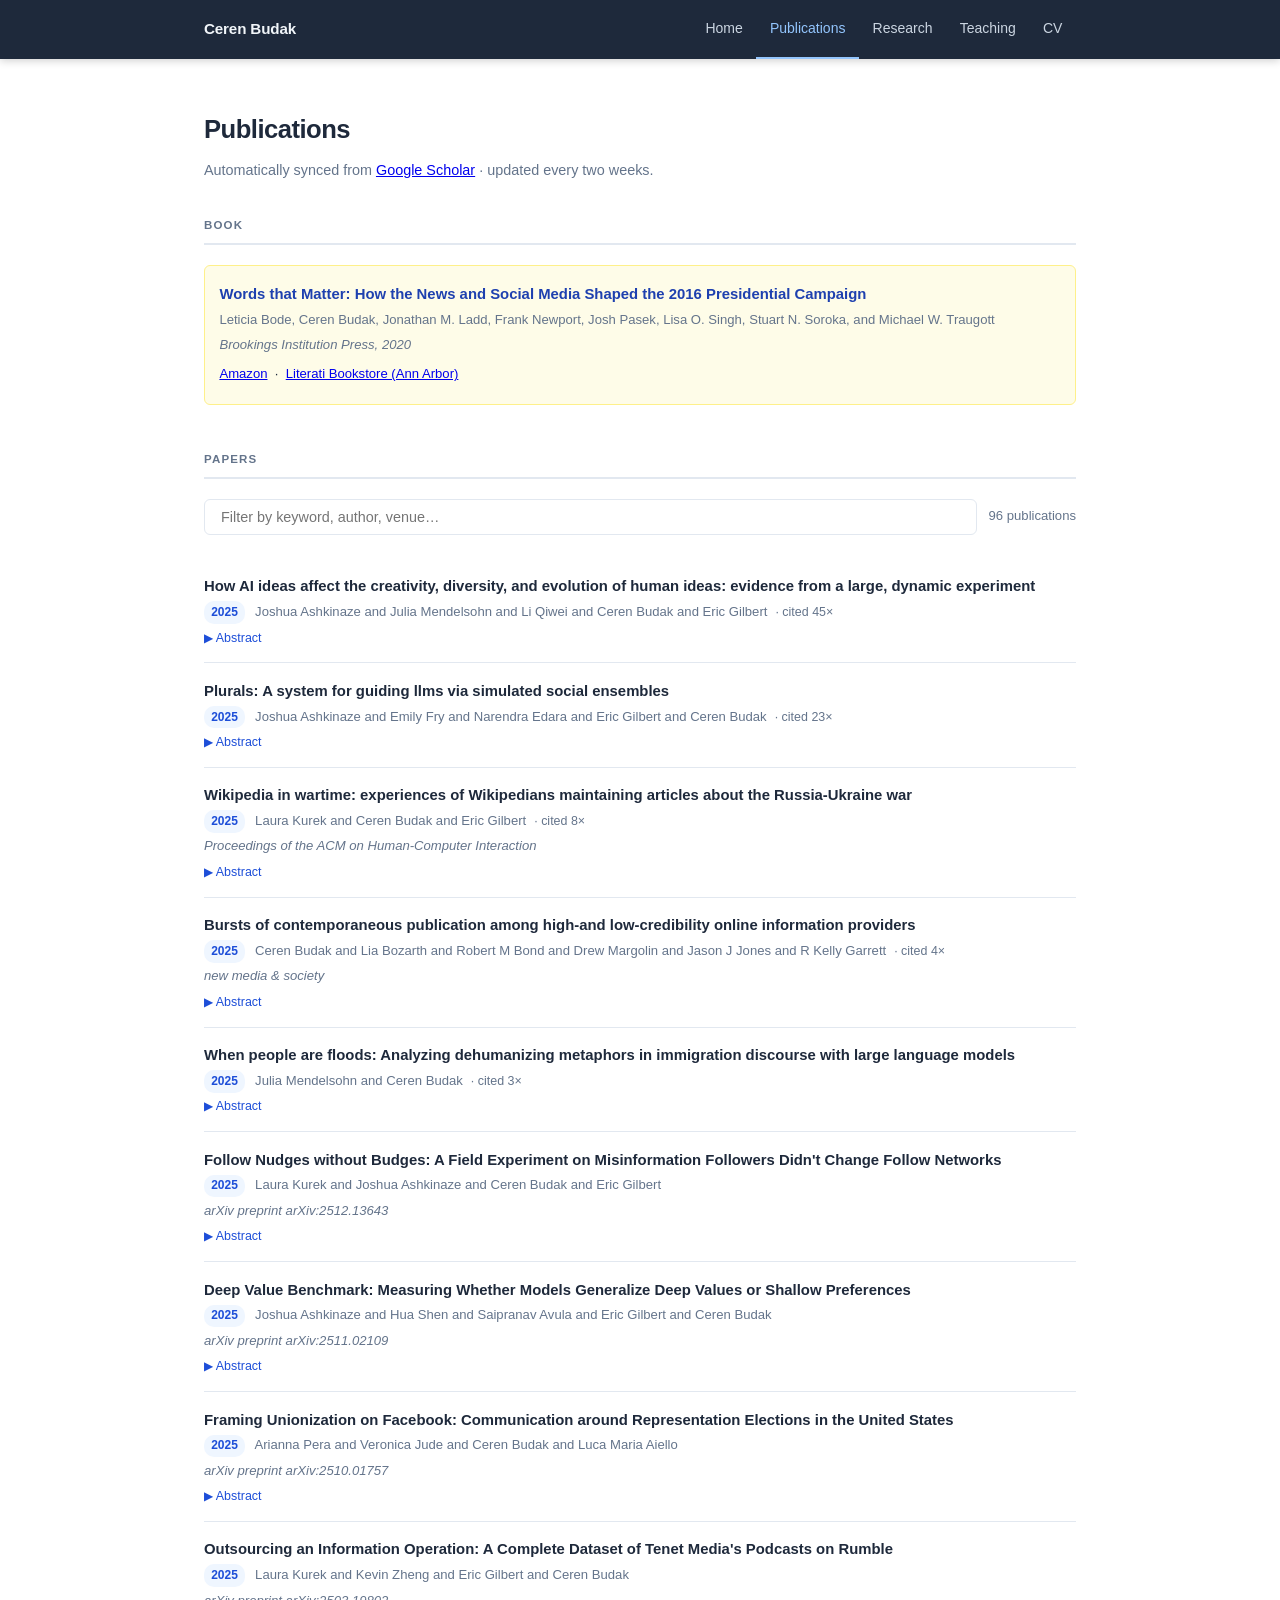
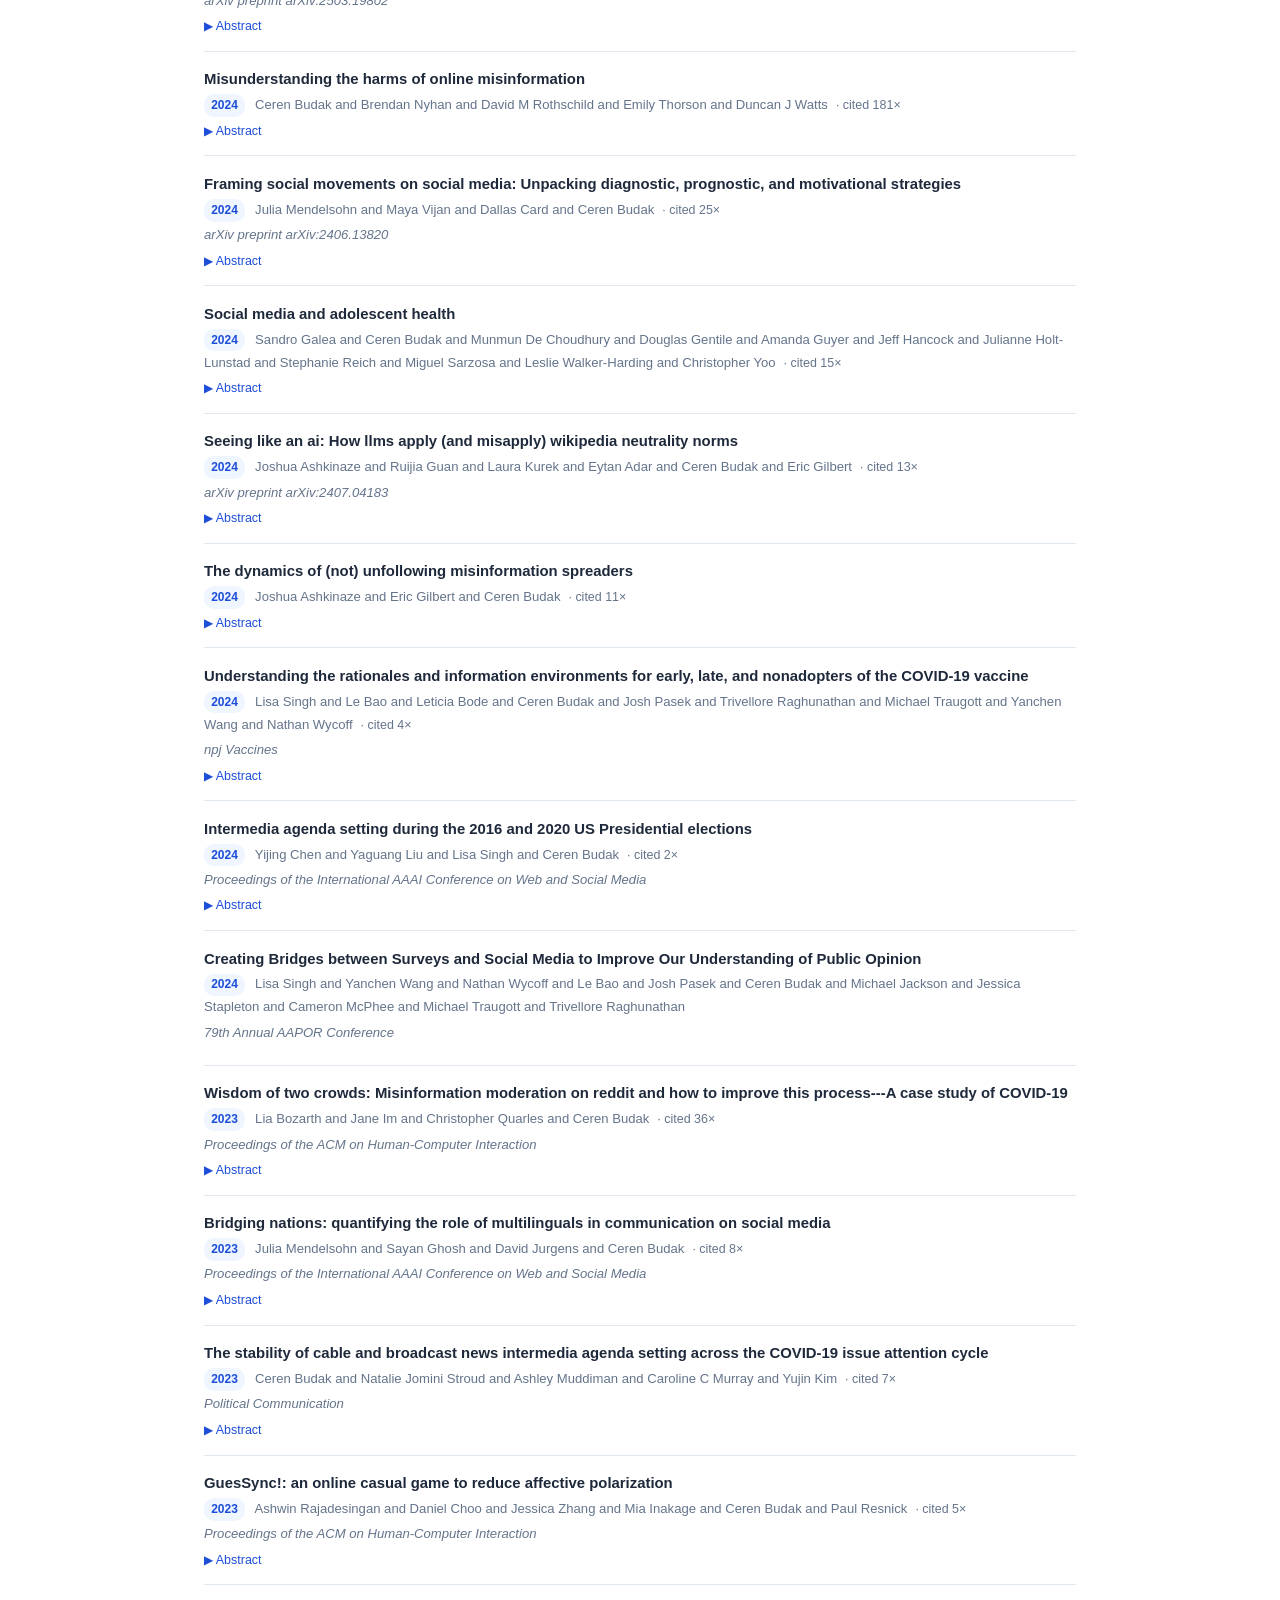
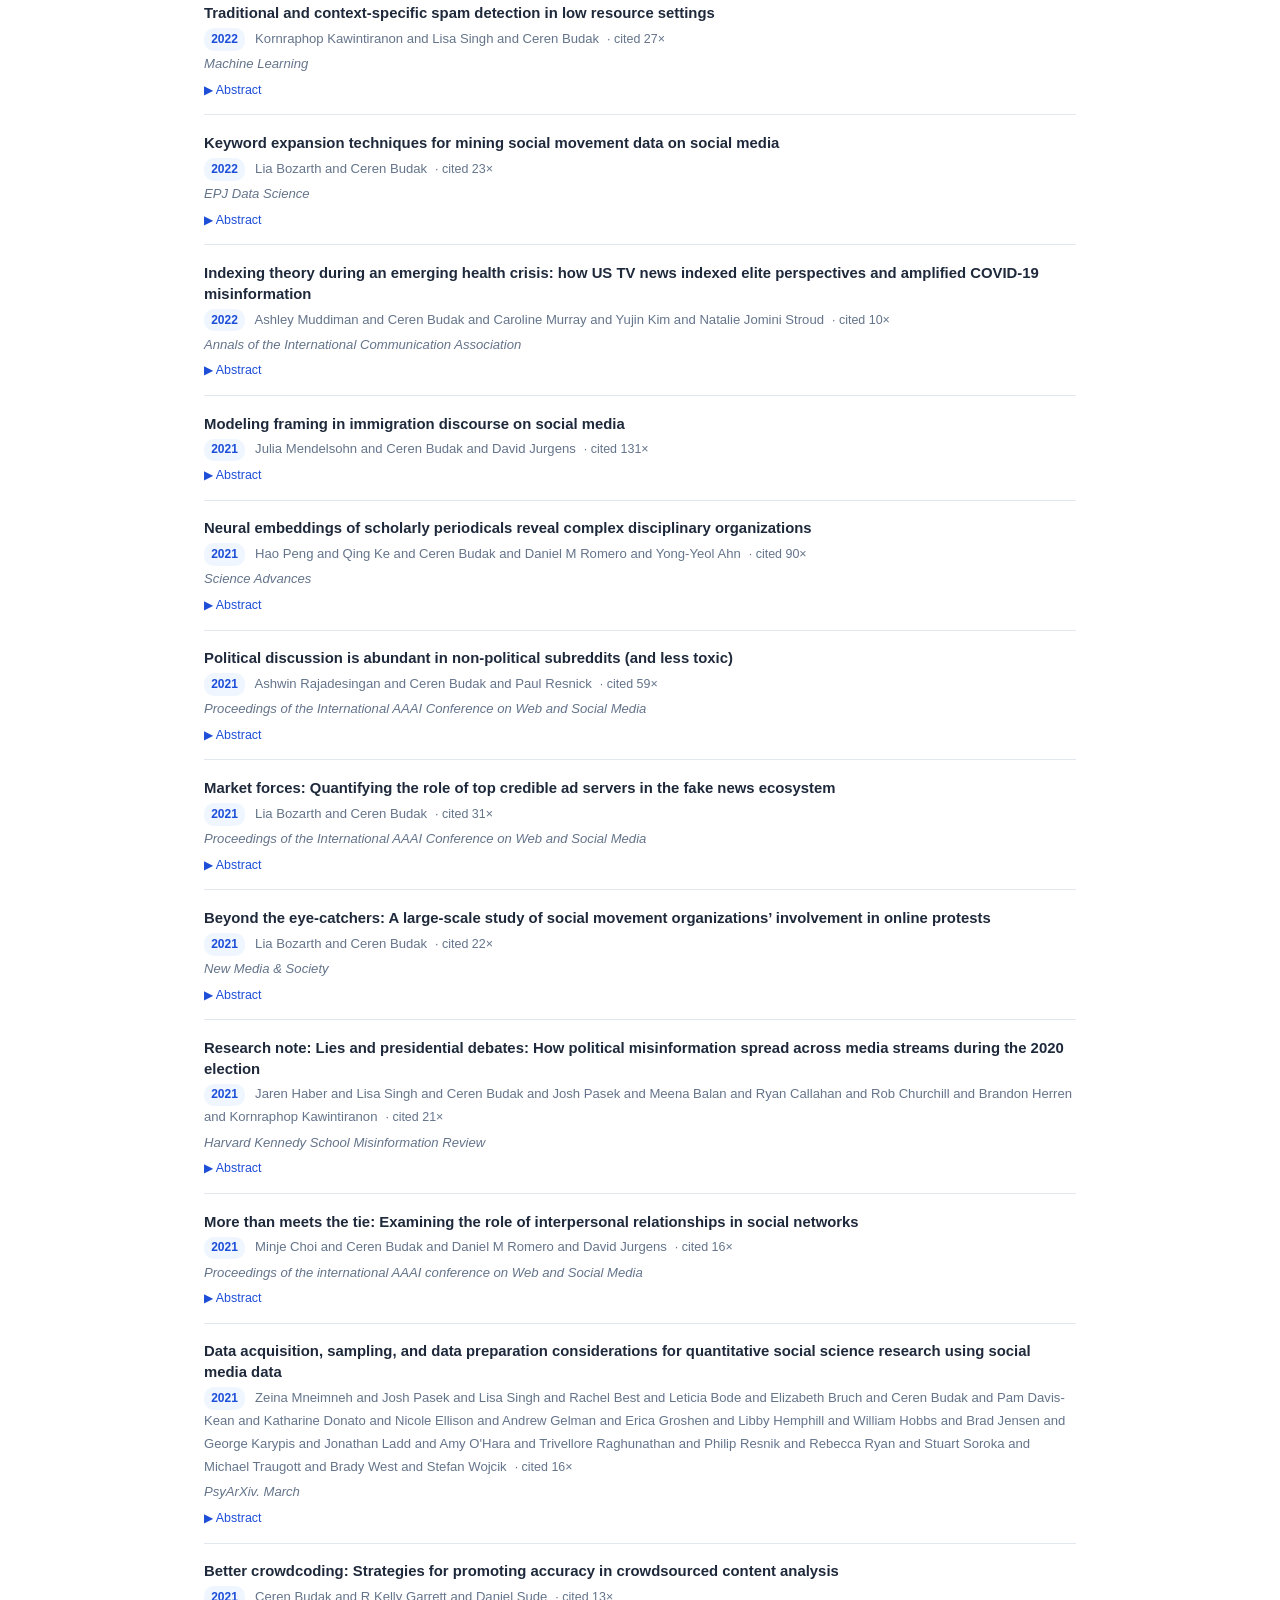
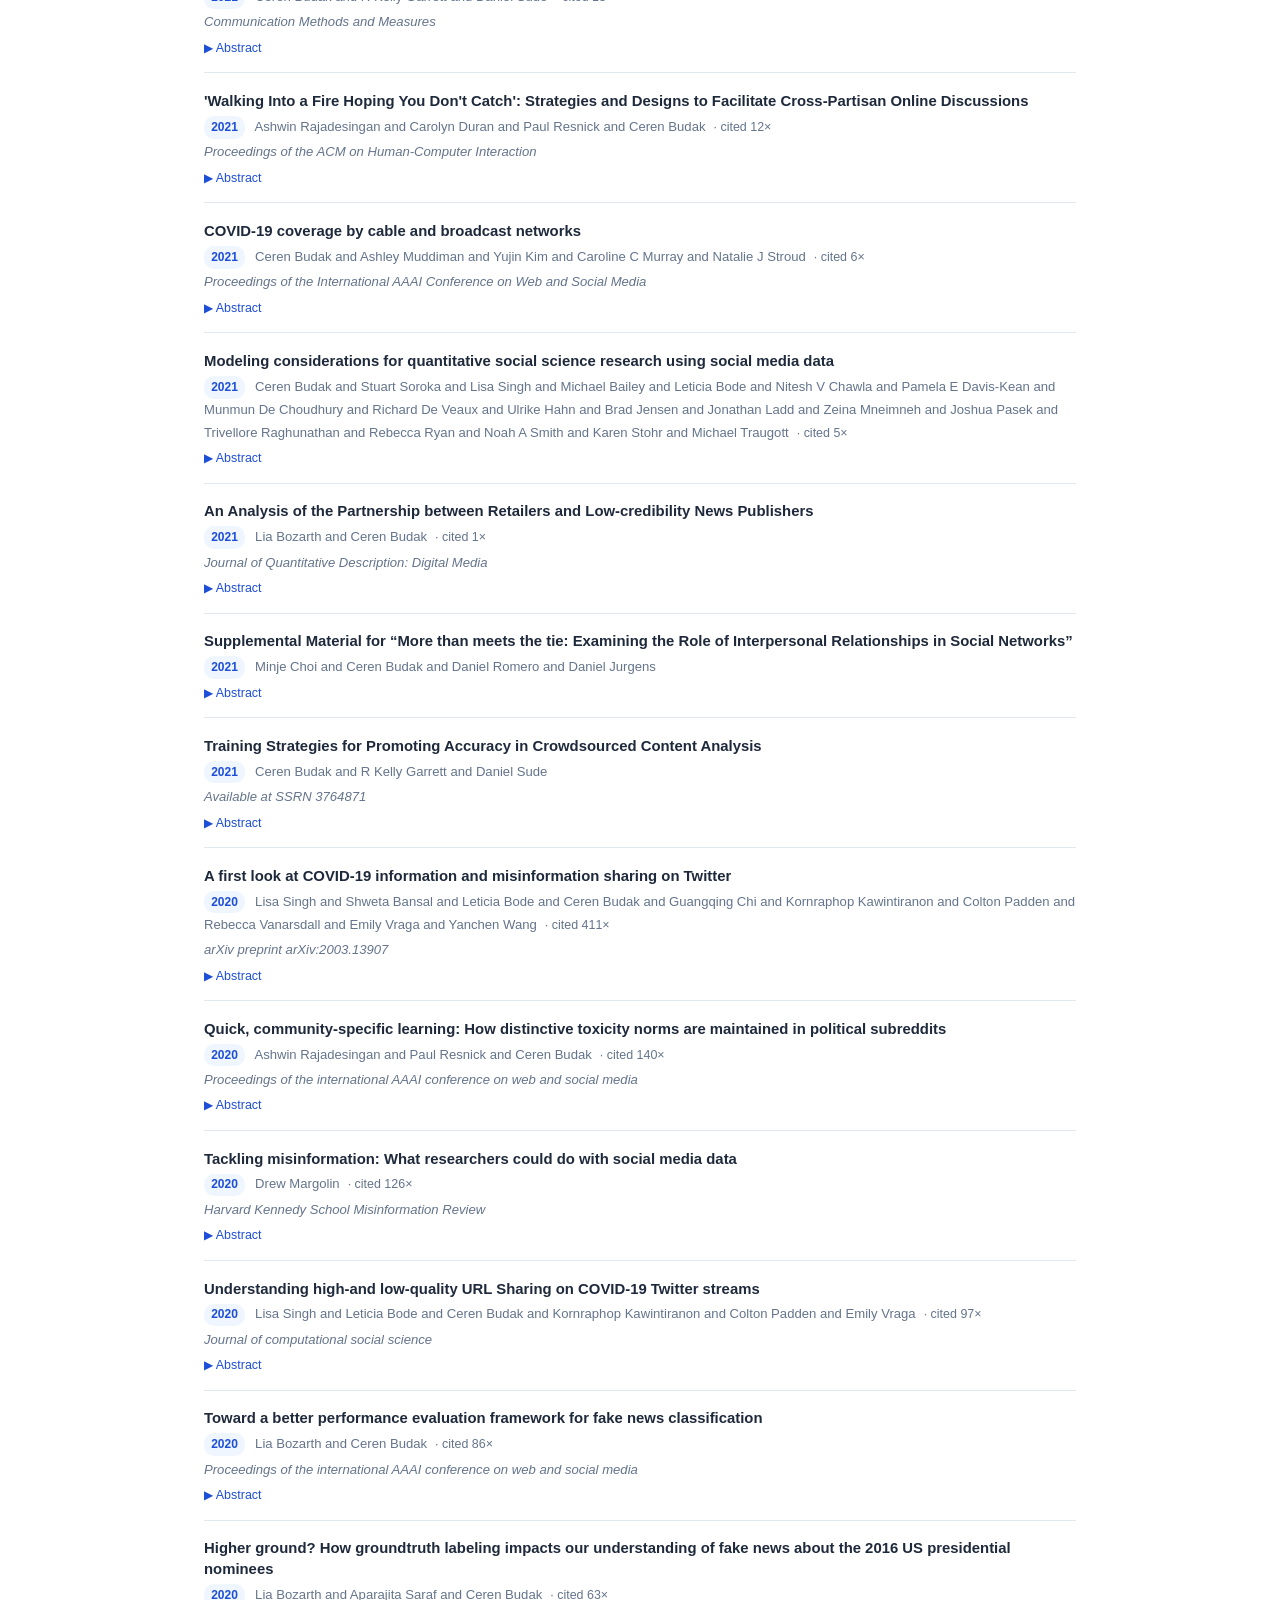
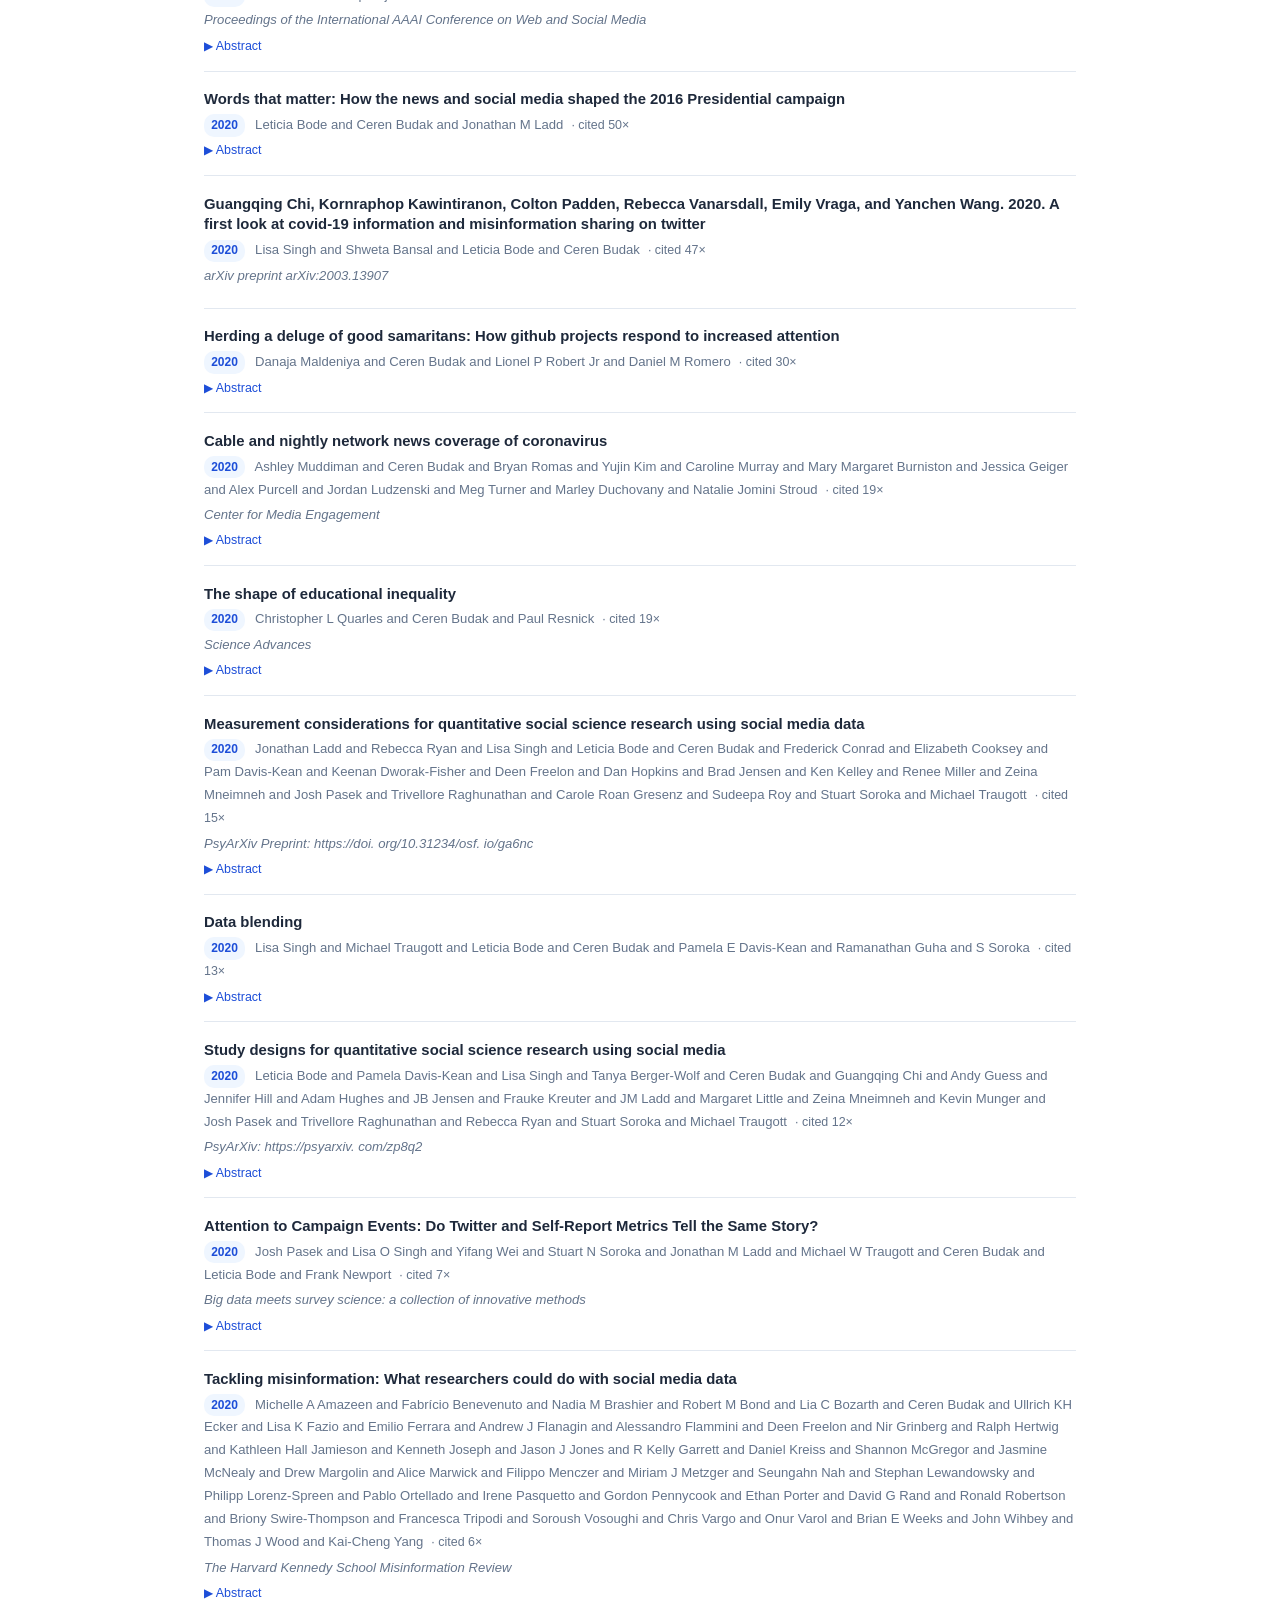
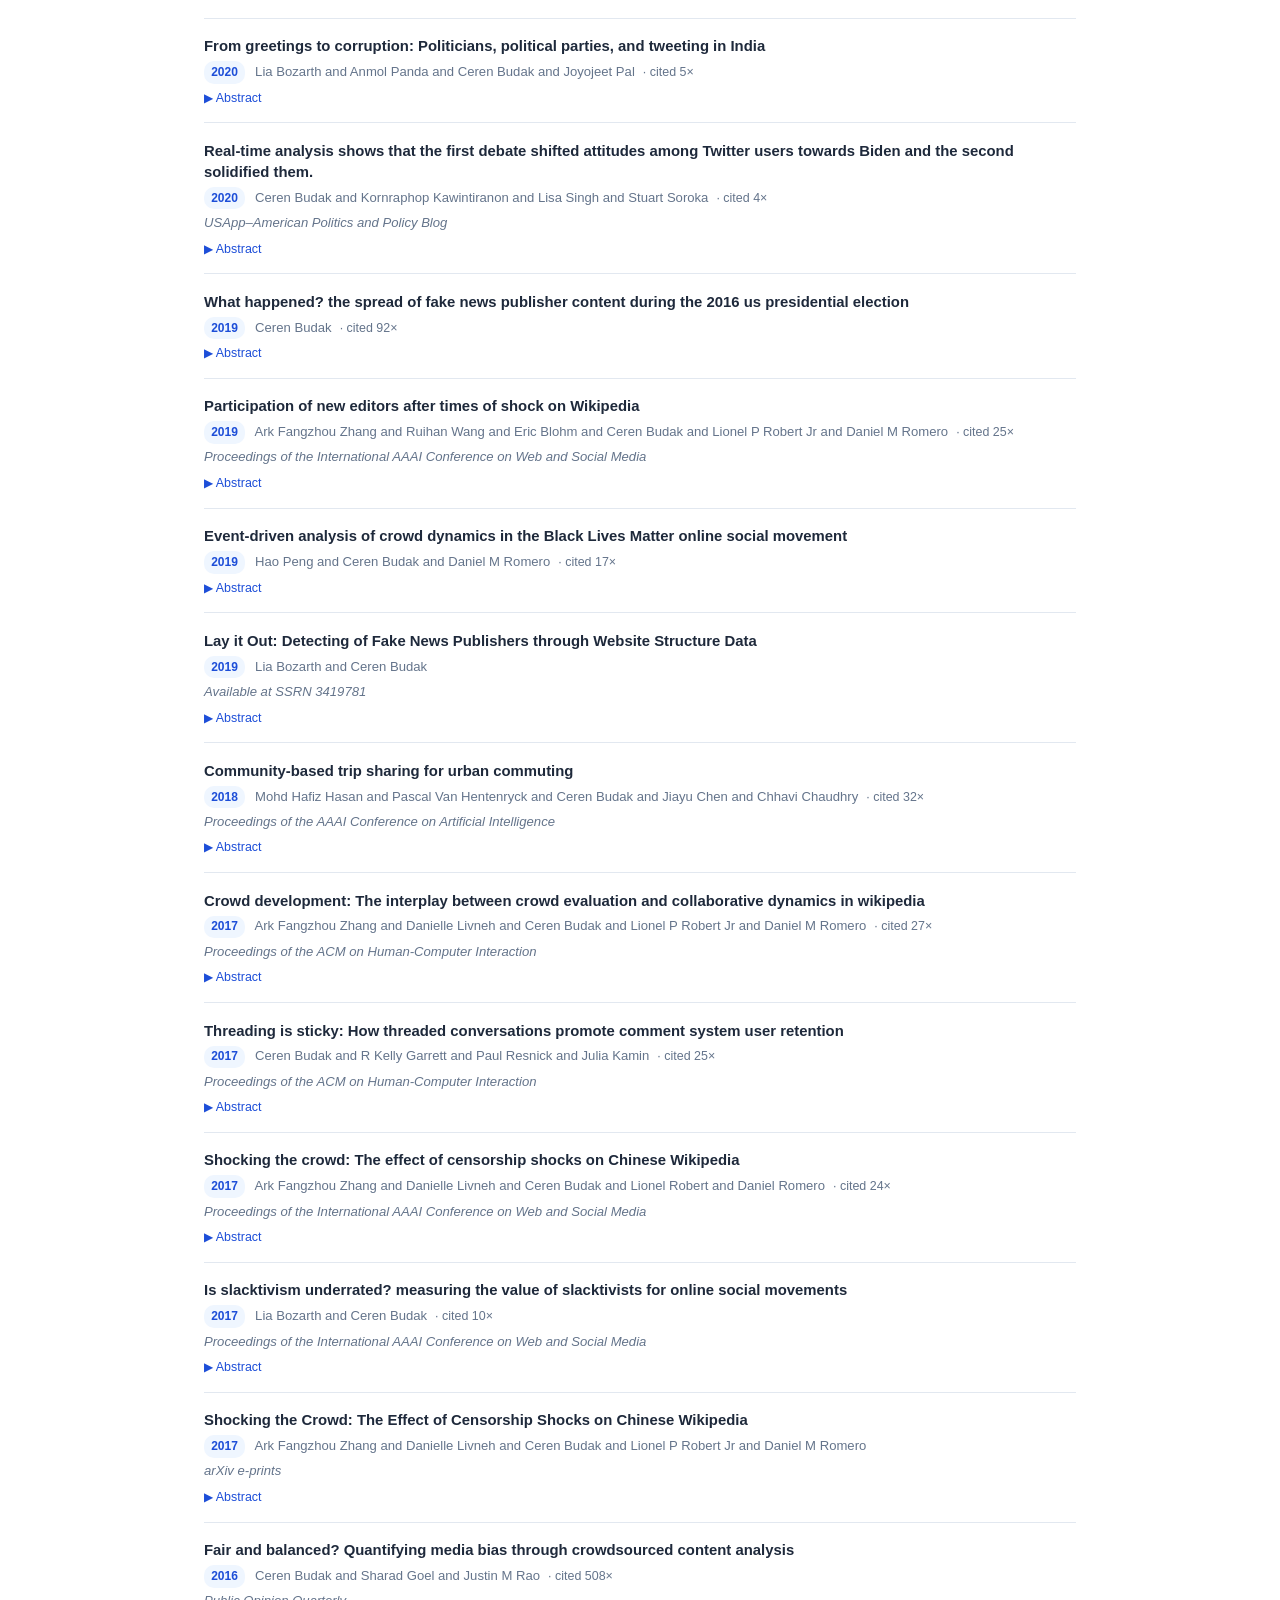
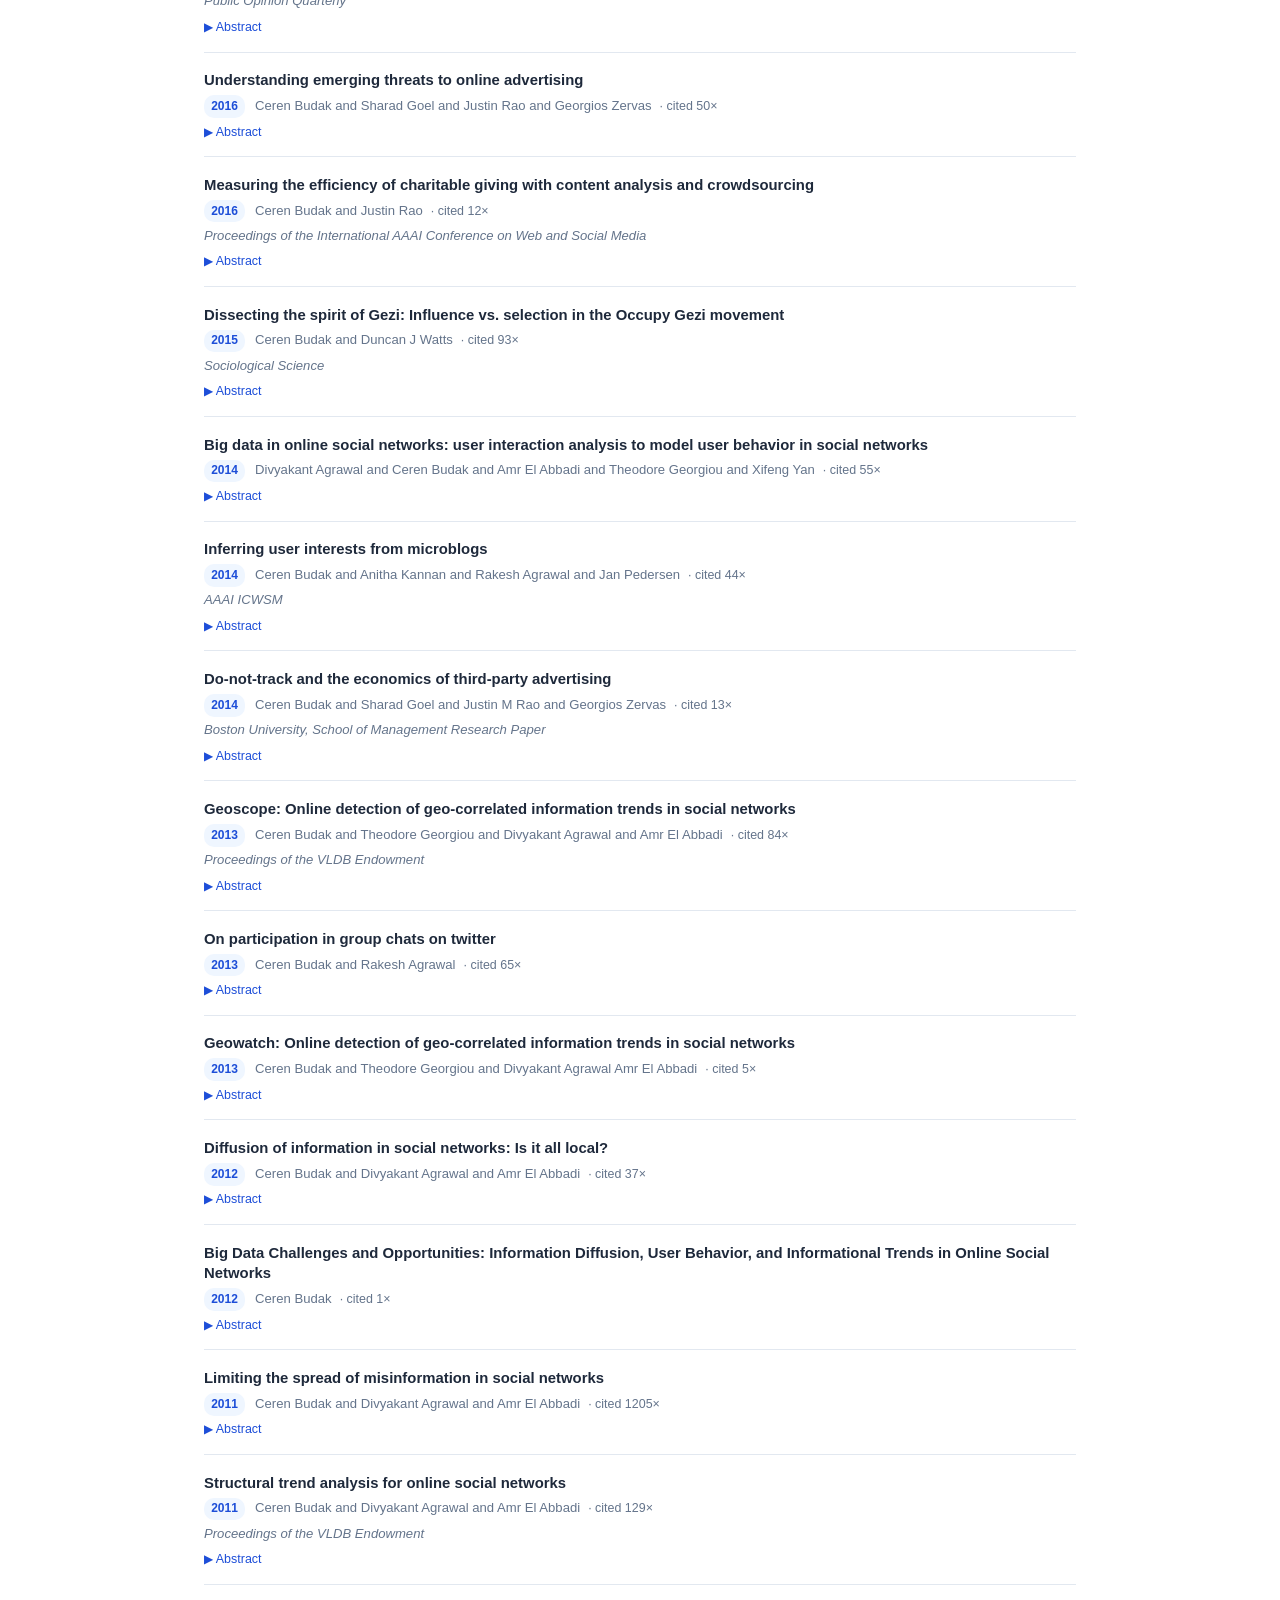
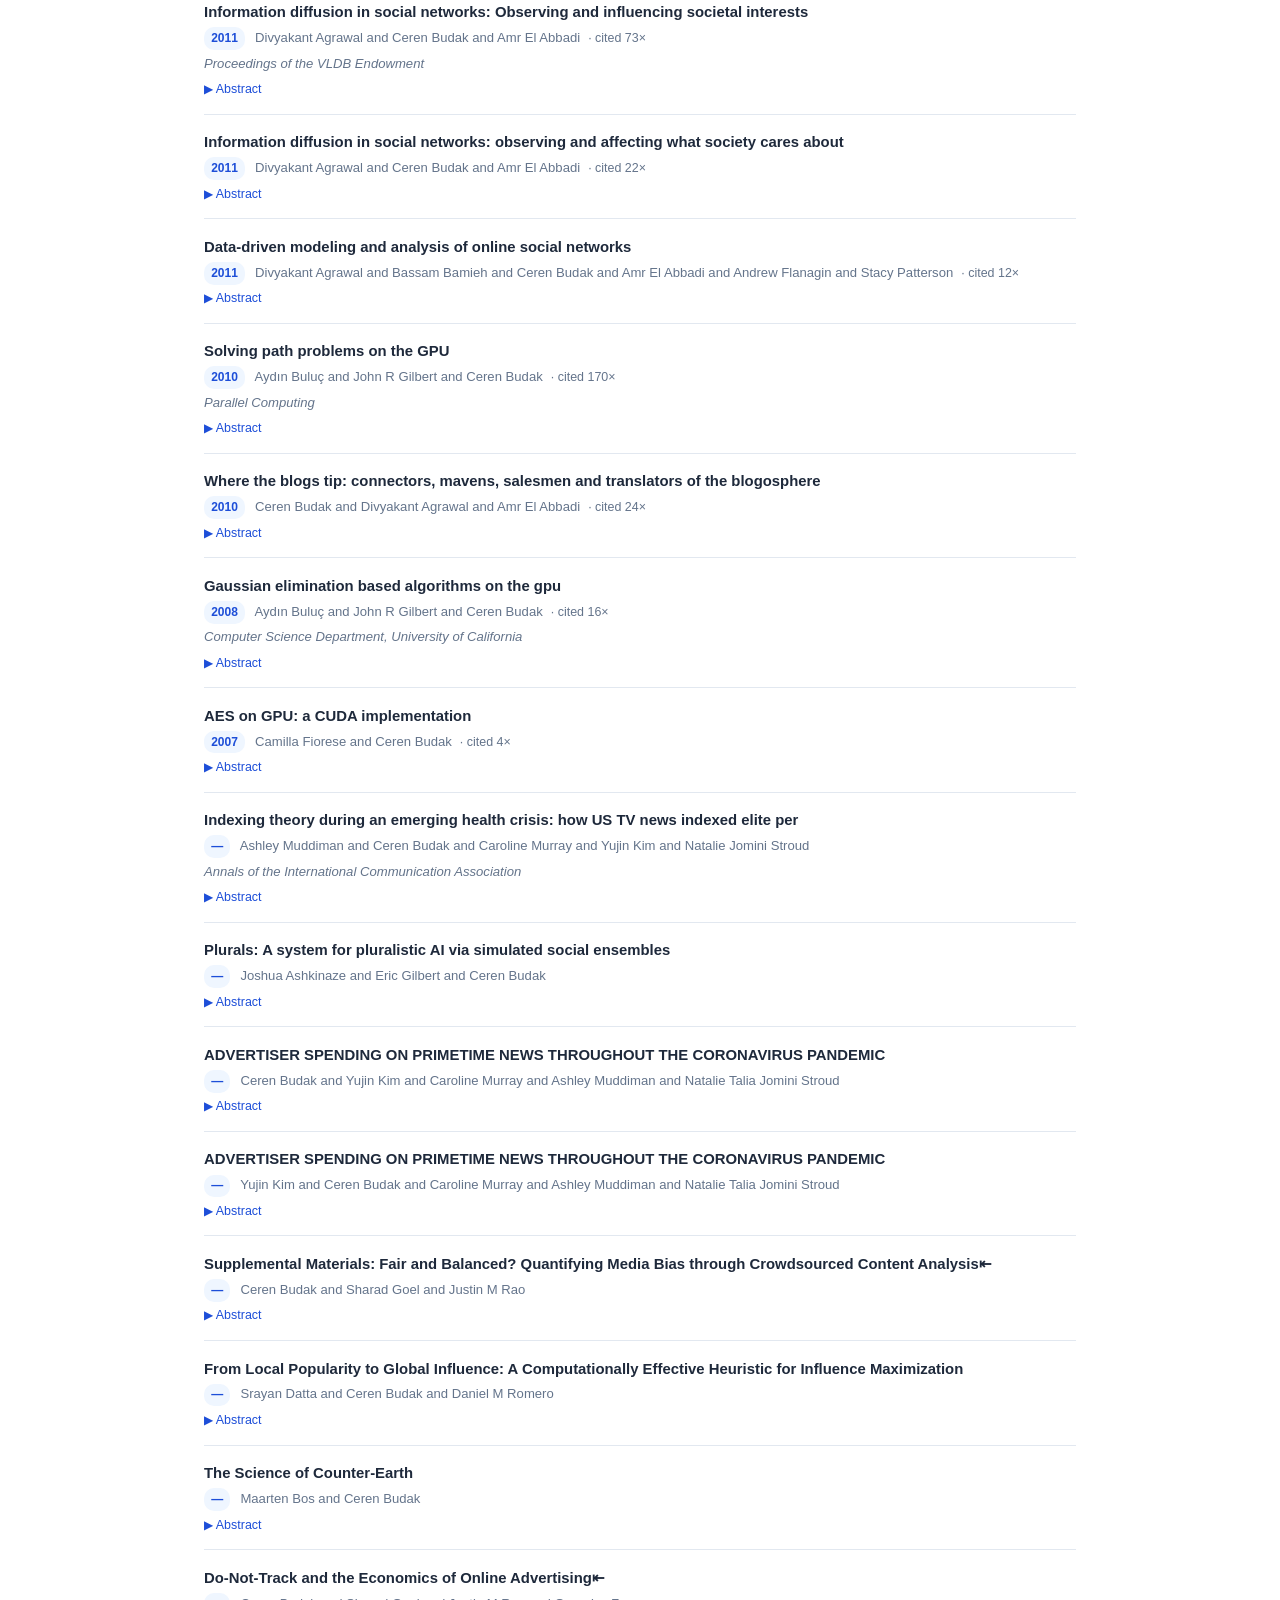
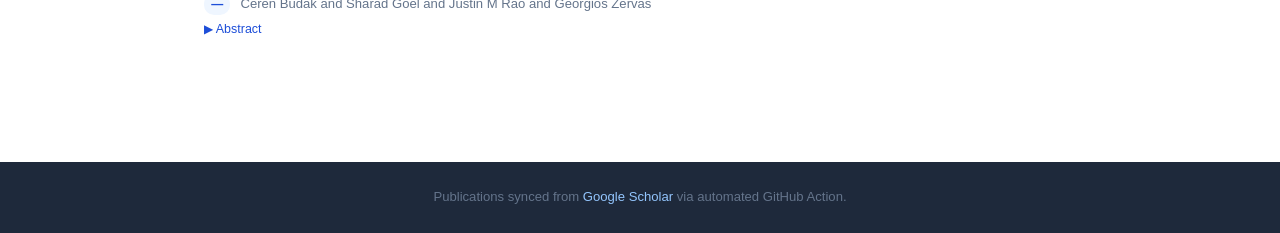
==== publications.html @ a0e52f2f "Redesign: new layout, publications pipeline, research themes, PhD students" ====
<!DOCTYPE html>
<html lang="en">
<head>
  <meta charset="UTF-8" />
  <meta name="viewport" content="width=device-width, initial-scale=1.0" />
  <title>Publications — Ceren Budak</title>
  <link rel="stylesheet" href="style.css" />
</head>
<body>

<nav>
  <div class="nav-inner">
    <a class="nav-name" href="index.html">Ceren Budak</a>
    <ul>
      <li><a href="index.html">Home</a></li>
      <li class="active"><a href="publications.html">Publications</a></li>
      <li><a href="research.html">Research</a></li>
      <li><a href="teaching.html">Teaching</a></li>
      <li><a href="cv.pdf">CV</a></li>
    </ul>
  </div>
</nav>

<main>
  <h1 class="page-title">Publications</h1>
  <p class="page-subtitle">
    Automatically synced from
    <a href="https://scholar.google.com/citations?user=wIhJS60AAAAJ" target="_blank" rel="noopener">Google Scholar</a>
    · updated every two weeks.
  </p>

  <!-- ── BOOK ─────────────────────────────────────── -->
  <section>
    <h2 class="section-heading">Book</h2>
    <ul class="pub-list">
      <li class="pub-item book">
        <div class="pub-title">
          <a href="https://www.brookings.edu/book/words-that-matter/" target="_blank" rel="noopener">
            Words that Matter: How the News and Social Media Shaped the 2016 Presidential Campaign
          </a>
        </div>
        <div class="pub-meta">
          Leticia Bode, Ceren Budak, Jonathan M. Ladd, Frank Newport, Josh Pasek, Lisa O. Singh,
          Stuart N. Soroka, and Michael W. Traugott
        </div>
        <div class="pub-meta pub-venue">Brookings Institution Press, 2020</div>
        <div style="margin-top:0.4rem;font-size:0.82rem;">
          <a href="https://www.amazon.com/Words-that-Matter-Presidential-Campaign/dp/0815731914/" target="_blank" rel="noopener">Amazon</a>
          &nbsp;·&nbsp;
          <a href="https://www.literatibookstore.com/book/9780815731917" target="_blank" rel="noopener">Literati Bookstore (Ann Arbor)</a>
        </div>
      </li>
    </ul>
  </section>

  <!-- ── PAPERS ────────────────────────────────────── -->
  <section>
    <h2 class="section-heading">Papers</h2>

    <div class="pub-controls">
      <input
        class="pub-search"
        type="search"
        id="pub-search"
        placeholder="Filter by keyword, author, venue…"
        aria-label="Search publications"
      />
      <span class="pub-count" id="pub-count"></span>
    </div>

    <ul class="pub-list" id="pub-list">
      <li>
        <div class="pub-empty" id="pub-loading">
          <p>Loading publications…</p>
        </div>
      </li>
    </ul>

    <div class="pub-empty" id="pub-fallback" style="display:none;">
      <p>
        Publications list is being generated. In the meantime, view the full list on
        <a href="https://scholar.google.com/citations?user=wIhJS60AAAAJ" target="_blank" rel="noopener">Google Scholar</a>.
      </p>
    </div>
  </section>
</main>

<footer>
  <p>
    Publications synced from <a href="https://scholar.google.com/citations?user=wIhJS60AAAAJ" target="_blank" rel="noopener">Google Scholar</a>
    via automated GitHub Action.
  </p>
</footer>

<script>
let allPubs = [];

function highlight(text, query) {
  if (!query || !text) return text || '';
  const escaped = query.replace(/[.*+?^${}()|[\]\\]/g, '\\$&');
  return text.replace(new RegExp(`(${escaped})`, 'gi'), '<mark style="background:#fef08a;border-radius:2px;">$1</mark>');
}

function renderPubs(pubs, query) {
  const list = document.getElementById('pub-list');
  const countEl = document.getElementById('pub-count');

  if (pubs.length === 0) {
    list.innerHTML = '<li><div class="pub-empty"><p>No publications match your search.</p></div></li>';
    countEl.textContent = '0 results';
    return;
  }

  countEl.textContent = `${pubs.length} publication${pubs.length !== 1 ? 's' : ''}`;

  list.innerHTML = pubs.map((pub, i) => {
    const titleText = highlight(pub.title || 'Untitled', query);
    const titleHtml = pub.url
      ? `<a href="${pub.url}" target="_blank" rel="noopener">${titleText}</a>`
      : titleText;

    const authorsText = highlight(pub.authors || '', query);
    const venueText   = highlight(pub.venue   || '', query);
    const absText     = pub.abstract ? highlight(pub.abstract, query) : '';

    const citations = pub.citations > 0
      ? `<span class="pub-citations">· cited ${pub.citations}×</span>`
      : '';

    const abstractSection = absText
      ? `<button class="pub-abstract-btn" onclick="toggleAbstract(this)" aria-expanded="false">▶ Abstract</button>
         <div class="pub-abstract">${absText}</div>`
      : '';

    const eprintLink = pub.eprint_url
      ? `&nbsp;·&nbsp;<a href="${pub.eprint_url}" target="_blank" rel="noopener" style="font-size:0.78rem;">PDF</a>`
      : '';

    return `
      <li class="pub-item" data-index="${i}">
        <div class="pub-title">${titleHtml}${eprintLink}</div>
        <div class="pub-meta">
          <span class="pub-year">${pub.year || '—'}</span>
          ${authorsText}${citations}
        </div>
        <div class="pub-meta pub-venue">${venueText}</div>
        ${abstractSection}
      </li>`;
  }).join('');
}

function toggleAbstract(btn) {
  const abs = btn.nextElementSibling;
  const open = abs.classList.toggle('open');
  btn.textContent = open ? '▼ Abstract' : '▶ Abstract';
  btn.setAttribute('aria-expanded', open);
}

function filterPubs(query) {
  if (!query.trim()) return renderPubs(allPubs, '');
  const q = query.toLowerCase();
  const filtered = allPubs.filter(pub =>
    [pub.title, pub.authors, pub.venue, pub.abstract].join(' ').toLowerCase().includes(q)
  );
  renderPubs(filtered, query);
}

// Load publications
fetch('publications.json')
  .then(r => { if (!r.ok) throw new Error('not found'); return r.json(); })
  .then(pubs => {
    document.getElementById('pub-loading').style.display = 'none';
    if (!pubs || pubs.length === 0) {
      document.getElementById('pub-fallback').style.display = 'block';
      return;
    }
    // Sort newest first
    pubs.sort((a, b) => (parseInt(b.year) || 0) - (parseInt(a.year) || 0));
    allPubs = pubs;
    renderPubs(allPubs, '');

    const search = document.getElementById('pub-search');
    search.addEventListener('input', e => filterPubs(e.target.value));
  })
  .catch(() => {
    document.getElementById('pub-loading').style.display = 'none';
    document.getElementById('pub-fallback').style.display = 'block';
  });
</script>

</body>
</html>
---- style.css ----
/* Ceren Budak — Personal Academic Website */

:root {
  --bg: #ffffff;
  --bg-secondary: #f8fafc;
  --text: #1e293b;
  --text-muted: #64748b;
  --accent: #1d4ed8;
  --accent-hover: #1e40af;
  --border: #e2e8f0;
  --nav-bg: #1e293b;
  --nav-text: #cbd5e1;
  --nav-active: #93c5fd;
  --max-width: 920px;
}

* { box-sizing: border-box; margin: 0; padding: 0; }

body {
  font-family: -apple-system, BlinkMacSystemFont, 'Segoe UI', Roboto, 'Helvetica Neue', sans-serif;
  font-size: 16px;
  line-height: 1.75;
  color: var(--text);
  background: var(--bg);
}

/* ── NAV ─────────────────────────────────────────── */
nav {
  background: var(--nav-bg);
  position: sticky;
  top: 0;
  z-index: 100;
  box-shadow: 0 2px 8px rgba(0,0,0,0.18);
}

.nav-inner {
  max-width: var(--max-width);
  margin: 0 auto;
  padding: 0 1.5rem;
  display: flex;
  align-items: center;
}

.nav-name {
  color: #f1f5f9;
  font-weight: 600;
  font-size: 0.95rem;
  padding: 1rem 0;
  margin-right: auto;
  text-decoration: none;
  white-space: nowrap;
  letter-spacing: -0.01em;
}

nav ul { list-style: none; display: flex; }

nav ul li a {
  display: block;
  padding: 1rem 0.85rem;
  color: var(--nav-text);
  text-decoration: none;
  font-size: 0.875rem;
  transition: color 0.15s;
  border-bottom: 2px solid transparent;
}

nav ul li a:hover { color: #f1f5f9; }
nav ul li.active a { color: var(--nav-active); border-bottom-color: var(--nav-active); }

/* ── MAIN ────────────────────────────────────────── */
main {
  max-width: var(--max-width);
  margin: 0 auto;
  padding: 3rem 1.5rem 4rem;
}

/* ── HERO ────────────────────────────────────────── */
.hero {
  display: flex;
  gap: 2.5rem;
  align-items: flex-start;
  margin-bottom: 3rem;
}

.hero-photo img {
  width: 185px;
  height: 230px;
  object-fit: cover;
  object-position: top;
  border-radius: 8px;
  box-shadow: 0 4px 20px rgba(0,0,0,0.13);
  flex-shrink: 0;
}

.hero-text h1 {
  font-size: 2rem;
  font-weight: 700;
  color: var(--text);
  letter-spacing: -0.02em;
  margin-bottom: 0.25rem;
}

.hero-text .title {
  color: var(--text-muted);
  font-size: 0.9rem;
  line-height: 1.5;
  margin-bottom: 1.25rem;
}

.hero-text p { margin-bottom: 0.9rem; font-size: 0.95rem; }

.contact-links {
  display: flex;
  flex-wrap: wrap;
  gap: 0.5rem;
  margin-top: 1.25rem;
}

.contact-links a {
  display: inline-flex;
  align-items: center;
  gap: 0.3rem;
  padding: 0.3rem 0.75rem;
  border: 1px solid var(--border);
  border-radius: 20px;
  text-decoration: none;
  font-size: 0.82rem;
  color: var(--text);
  background: var(--bg-secondary);
  transition: border-color 0.15s, color 0.15s, background 0.15s;
}

.contact-links a:hover {
  border-color: var(--accent);
  color: var(--accent);
  background: #eff6ff;
}

/* ── SECTION HEADING ─────────────────────────────── */
.section-heading {
  font-size: 0.72rem;
  font-weight: 700;
  text-transform: uppercase;
  letter-spacing: 0.1em;
  color: var(--text-muted);
  border-bottom: 2px solid var(--border);
  padding-bottom: 0.5rem;
  margin-bottom: 1.25rem;
}

section { margin-bottom: 2.75rem; }

/* ── PROSPECTIVE STUDENTS BOX ───────────────────── */
.info-box {
  background: #eff6ff;
  border: 1px solid #bfdbfe;
  border-radius: 8px;
  padding: 1.2rem 1.4rem;
  font-size: 0.9rem;
}

.info-box a { color: var(--accent); }

/* ── RESEARCH CARDS ──────────────────────────────── */
.research-grid {
  display: grid;
  grid-template-columns: repeat(auto-fill, minmax(400px, 1fr));
  gap: 1rem;
}

.research-card {
  border: 1px solid var(--border);
  border-radius: 8px;
  padding: 1.4rem;
  background: var(--bg-secondary);
  transition: box-shadow 0.2s, border-color 0.2s;
}

.research-card:hover {
  box-shadow: 0 4px 16px rgba(0,0,0,0.07);
  border-color: #bfdbfe;
}

.research-card h3 {
  font-size: 0.95rem;
  font-weight: 600;
  margin-bottom: 0.5rem;
  color: var(--text);
}

.research-card p {
  font-size: 0.875rem;
  color: var(--text-muted);
  line-height: 1.65;
}

.card-papers {
  list-style: none;
  margin-top: 0;
  display: flex;
  flex-direction: column;
  gap: 0.35rem;
}

.card-papers li {
  font-size: 0.78rem;
  line-height: 1.4;
  display: flex;
  align-items: baseline;
  gap: 0.4rem;
}

.card-papers a {
  color: var(--accent);
  text-decoration: none;
  flex: 1;
}

.card-papers a:hover { text-decoration: underline; text-underline-offset: 2px; }

.card-year {
  font-size: 0.7rem;
  font-weight: 600;
  color: var(--text-muted);
  white-space: nowrap;
  flex-shrink: 0;
  margin-left: 0.25rem;
}

.card-papers-header {
  font-size: 0.72rem;
  color: var(--text-muted);
  margin-top: 0.9rem;
  padding-top: 0.75rem;
  border-top: 1px solid var(--border);
  margin-bottom: 0.4rem;
}

.card-papers-header a {
  color: var(--accent);
  text-decoration: none;
}

.card-papers-header a:hover { text-decoration: underline; }

/* ── PUBLICATIONS ────────────────────────────────── */
.pub-controls {
  display: flex;
  gap: 0.75rem;
  align-items: center;
  margin-bottom: 1.5rem;
}

.pub-search {
  flex: 1;
  padding: 0.55rem 1rem;
  border: 1px solid var(--border);
  border-radius: 6px;
  font-size: 0.9rem;
  outline: none;
  transition: border-color 0.15s;
  color: var(--text);
}

.pub-search:focus { border-color: var(--accent); box-shadow: 0 0 0 3px rgba(29,78,216,0.1); }

.pub-count {
  font-size: 0.82rem;
  color: var(--text-muted);
  white-space: nowrap;
}

.pub-list { list-style: none; }

.pub-item {
  padding: 1.1rem 0;
  border-bottom: 1px solid var(--border);
}

.pub-item:last-child { border-bottom: none; }

.pub-title {
  font-size: 0.93rem;
  font-weight: 600;
  line-height: 1.4;
  margin-bottom: 0.25rem;
}

.pub-title a { color: var(--text); text-decoration: none; }
.pub-title a:hover { color: var(--accent); text-decoration: underline; text-underline-offset: 2px; }

.pub-meta {
  font-size: 0.82rem;
  color: var(--text-muted);
  margin-bottom: 0.15rem;
}

.pub-year {
  display: inline-block;
  font-size: 0.75rem;
  font-weight: 700;
  color: var(--accent);
  background: #eff6ff;
  padding: 0.05rem 0.45rem;
  border-radius: 10px;
  margin-right: 0.4rem;
}

.pub-venue { font-style: italic; }

.pub-citations {
  font-size: 0.78rem;
  color: var(--text-muted);
  margin-left: 0.5rem;
}

.pub-abstract-btn {
  font-size: 0.78rem;
  color: var(--accent);
  cursor: pointer;
  background: none;
  border: none;
  padding: 0;
  margin-top: 0.35rem;
  display: block;
  text-underline-offset: 2px;
}
.pub-abstract-btn:hover { text-decoration: underline; }

.pub-abstract {
  font-size: 0.84rem;
  color: var(--text-muted);
  margin-top: 0.5rem;
  padding: 0.7rem 0.9rem;
  background: var(--bg-secondary);
  border-left: 3px solid #bfdbfe;
  border-radius: 0 4px 4px 0;
  line-height: 1.65;
  display: none;
}

.pub-abstract.open { display: block; }

/* Book highlight */
.pub-item.book .pub-title a { color: var(--accent-hover); }
.pub-item.book { background: #fefce8; padding: 1.1rem 0.9rem; border-radius: 6px; border: 1px solid #fef08a; margin-bottom: 0.5rem; }

/* Empty / loading state */
.pub-empty {
  text-align: center;
  padding: 3rem 0;
  color: var(--text-muted);
  font-size: 0.9rem;
}
.pub-empty a { color: var(--accent); }

/* ── STUDENTS ────────────────────────────────────── */
.student-list {
  list-style: none;
  display: flex;
  flex-direction: column;
  gap: 0.45rem;
}

.student-list li {
  font-size: 0.9rem;
  display: flex;
  align-items: baseline;
  gap: 0.6rem;
  flex-wrap: wrap;
}

.student-list a {
  color: var(--accent);
  text-decoration: none;
  font-weight: 500;
}

.student-list a:hover { text-decoration: underline; text-underline-offset: 2px; }

.student-meta {
  font-size: 0.82rem;
  color: var(--text-muted);
}

/* ── TEACHING ────────────────────────────────────── */
.course-card {
  border: 1px solid var(--border);
  border-radius: 8px;
  padding: 1.4rem;
  margin-bottom: 1rem;
  background: var(--bg-secondary);
}

.course-card h3 {
  font-size: 0.95rem;
  font-weight: 600;
  margin-bottom: 0.5rem;
}

.course-card h3 a {
  color: var(--accent);
  text-decoration: none;
}

.course-card h3 a:hover { text-decoration: underline; }
.course-card p { font-size: 0.875rem; color: var(--text-muted); }

.course-terms {
  font-size: 0.78rem;
  color: var(--text-muted);
  margin-top: 0.5rem;
  font-style: italic;
}

/* ── PAGE TITLE ──────────────────────────────────── */
.page-title {
  font-size: 1.6rem;
  font-weight: 700;
  letter-spacing: -0.02em;
  margin-bottom: 0.4rem;
}

.page-subtitle {
  color: var(--text-muted);
  font-size: 0.9rem;
  margin-bottom: 2rem;
}

/* ── FOOTER ──────────────────────────────────────── */
footer {
  background: var(--nav-bg);
  color: #64748b;
  text-align: center;
  padding: 1.5rem;
  font-size: 0.82rem;
}

footer a { color: #93c5fd; text-decoration: none; }
footer a:hover { text-decoration: underline; }

/* ── RESPONSIVE ──────────────────────────────────── */
@media (max-width: 660px) {
  .hero { flex-direction: column; gap: 1.5rem; }
  .hero-photo img { width: 140px; height: 175px; }
  .hero-text h1 { font-size: 1.6rem; }
  .research-grid { grid-template-columns: 1fr; }
  .nav-name { display: none; }
  nav ul li a { padding: 1rem 0.55rem; font-size: 0.8rem; }
  main { padding: 2rem 1rem 3rem; }
}
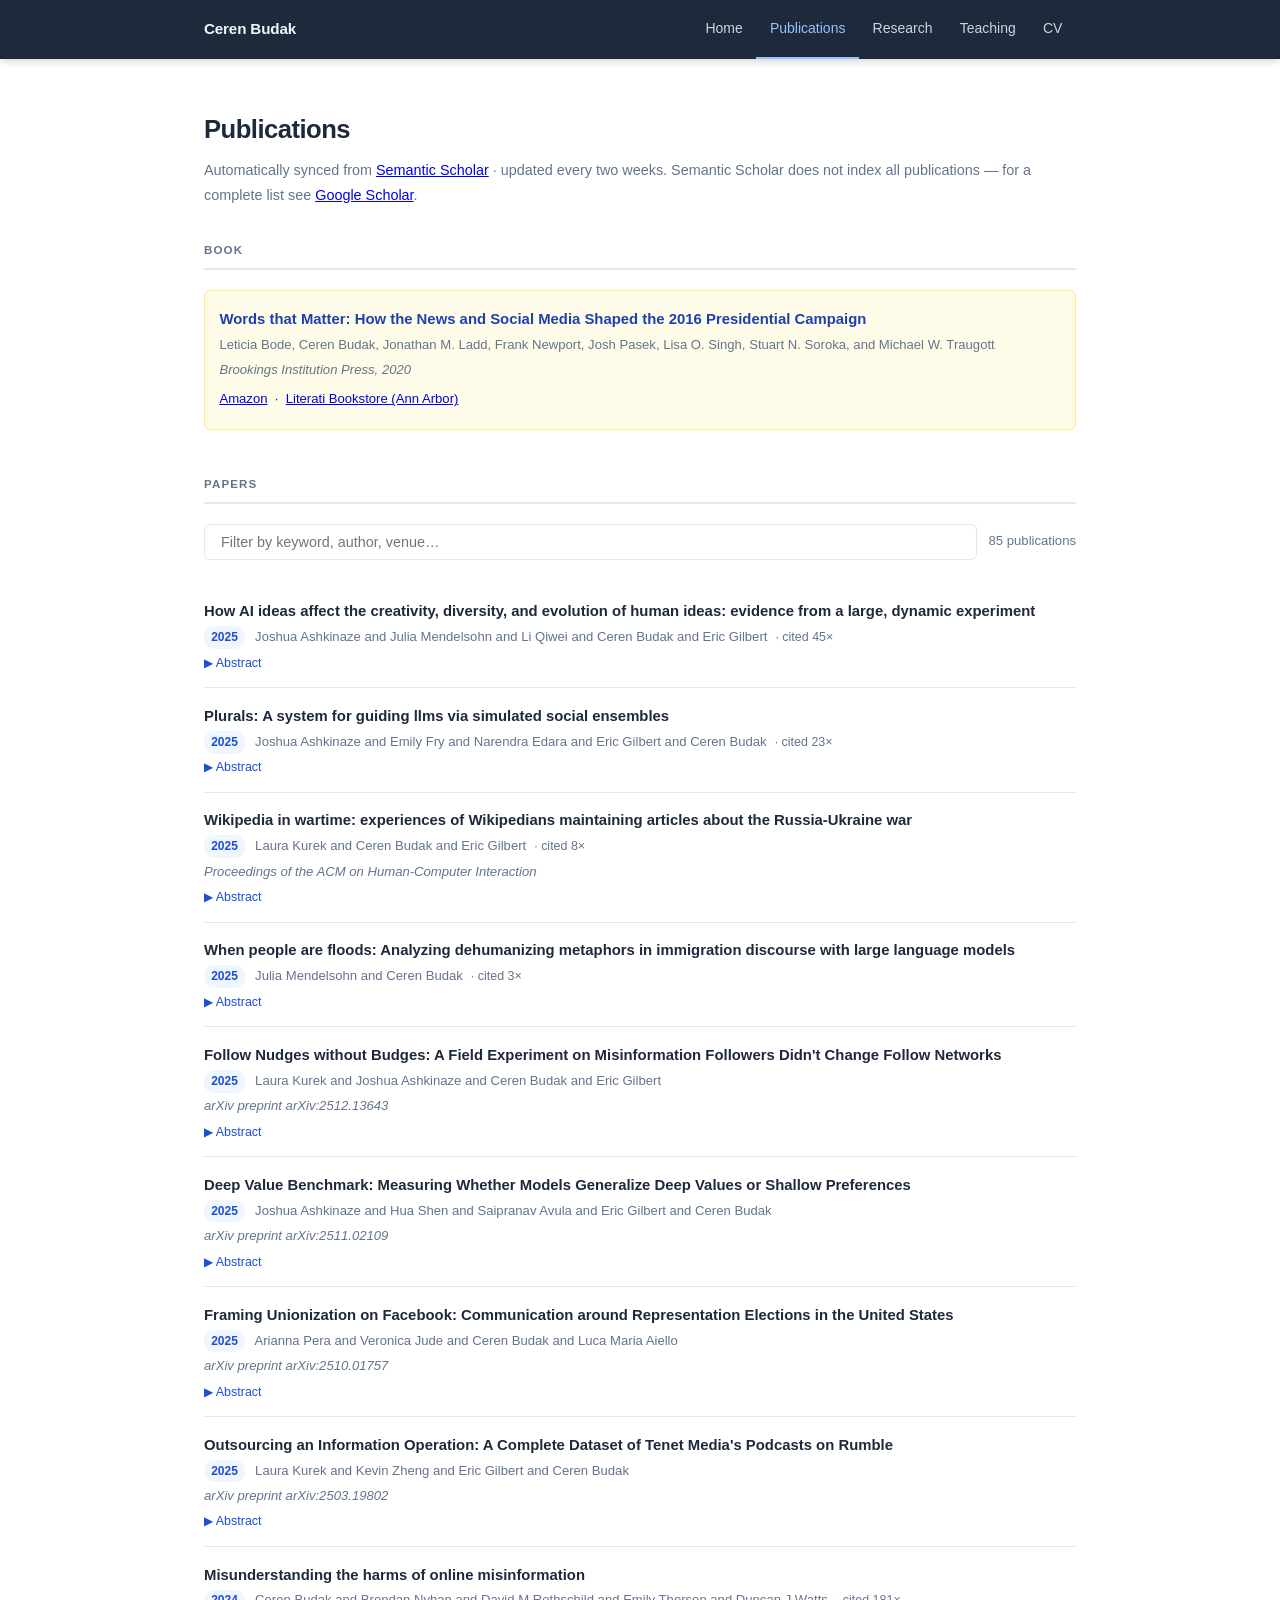
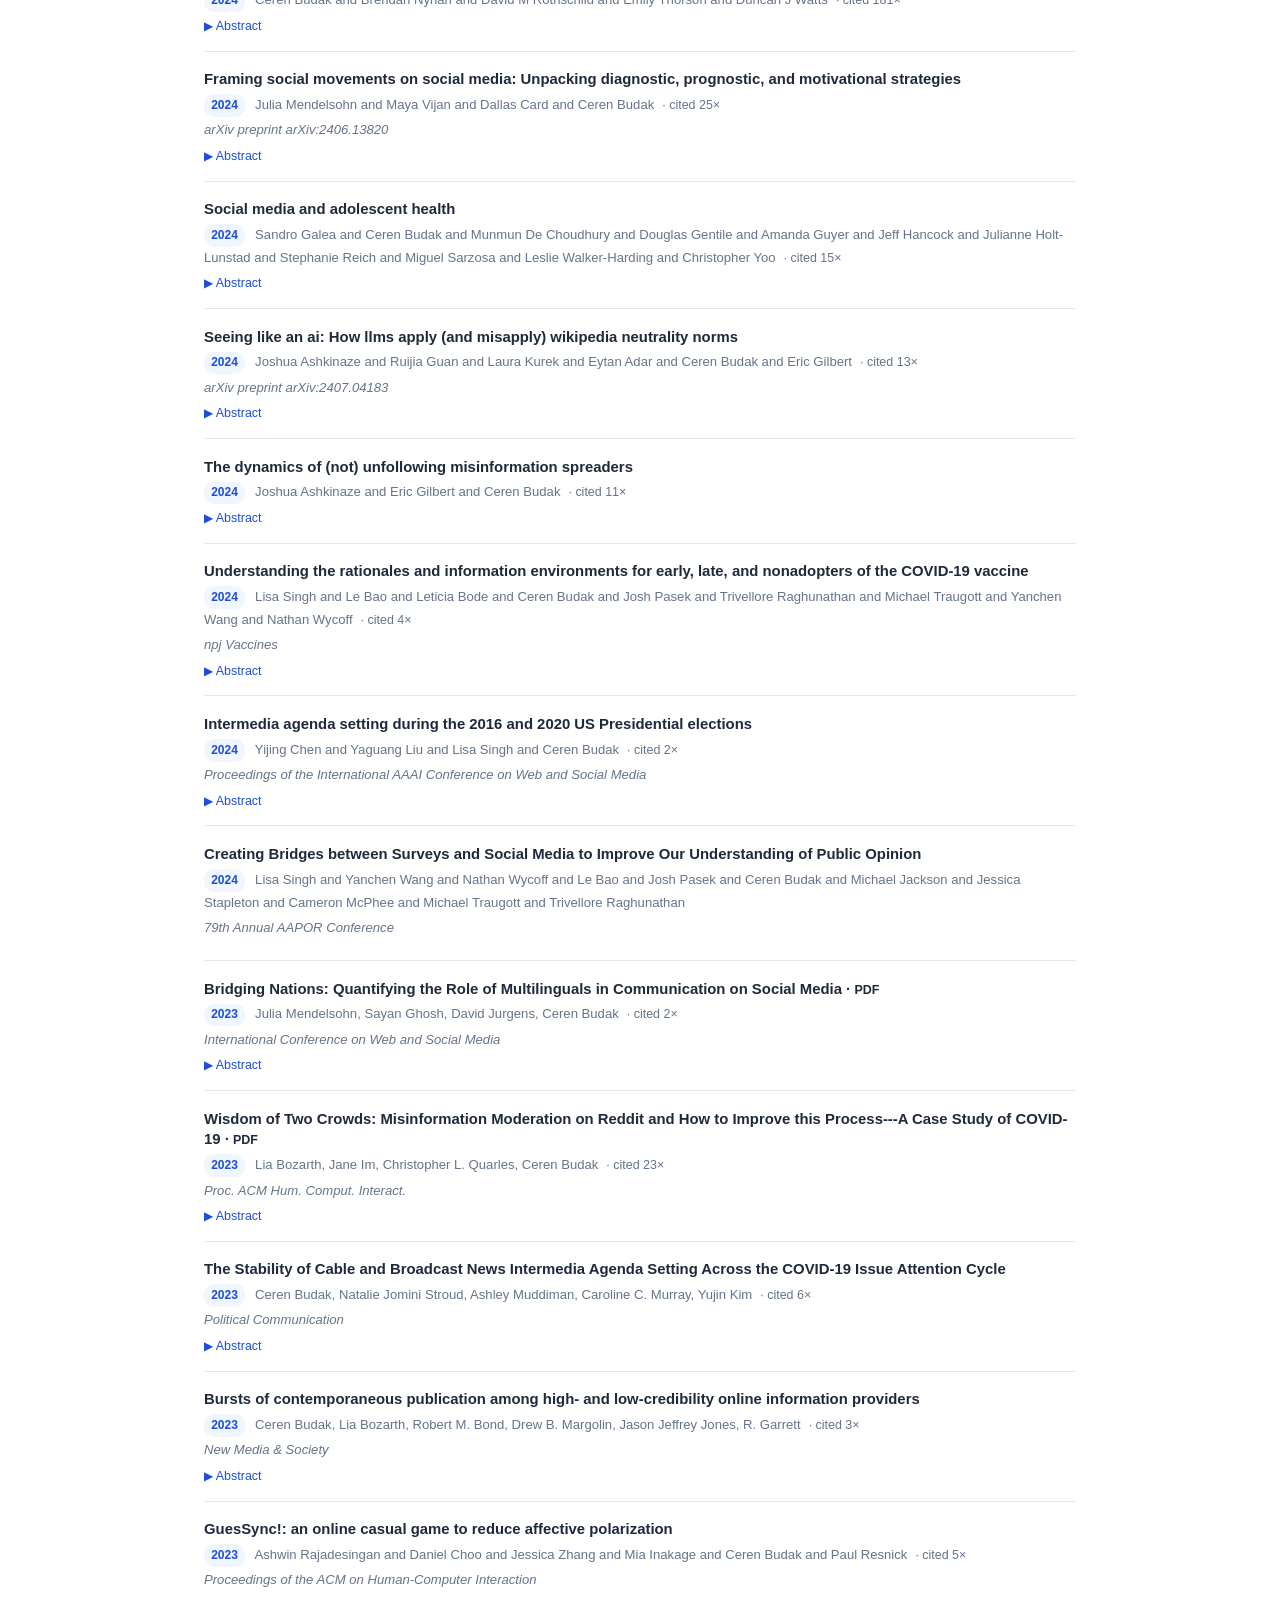
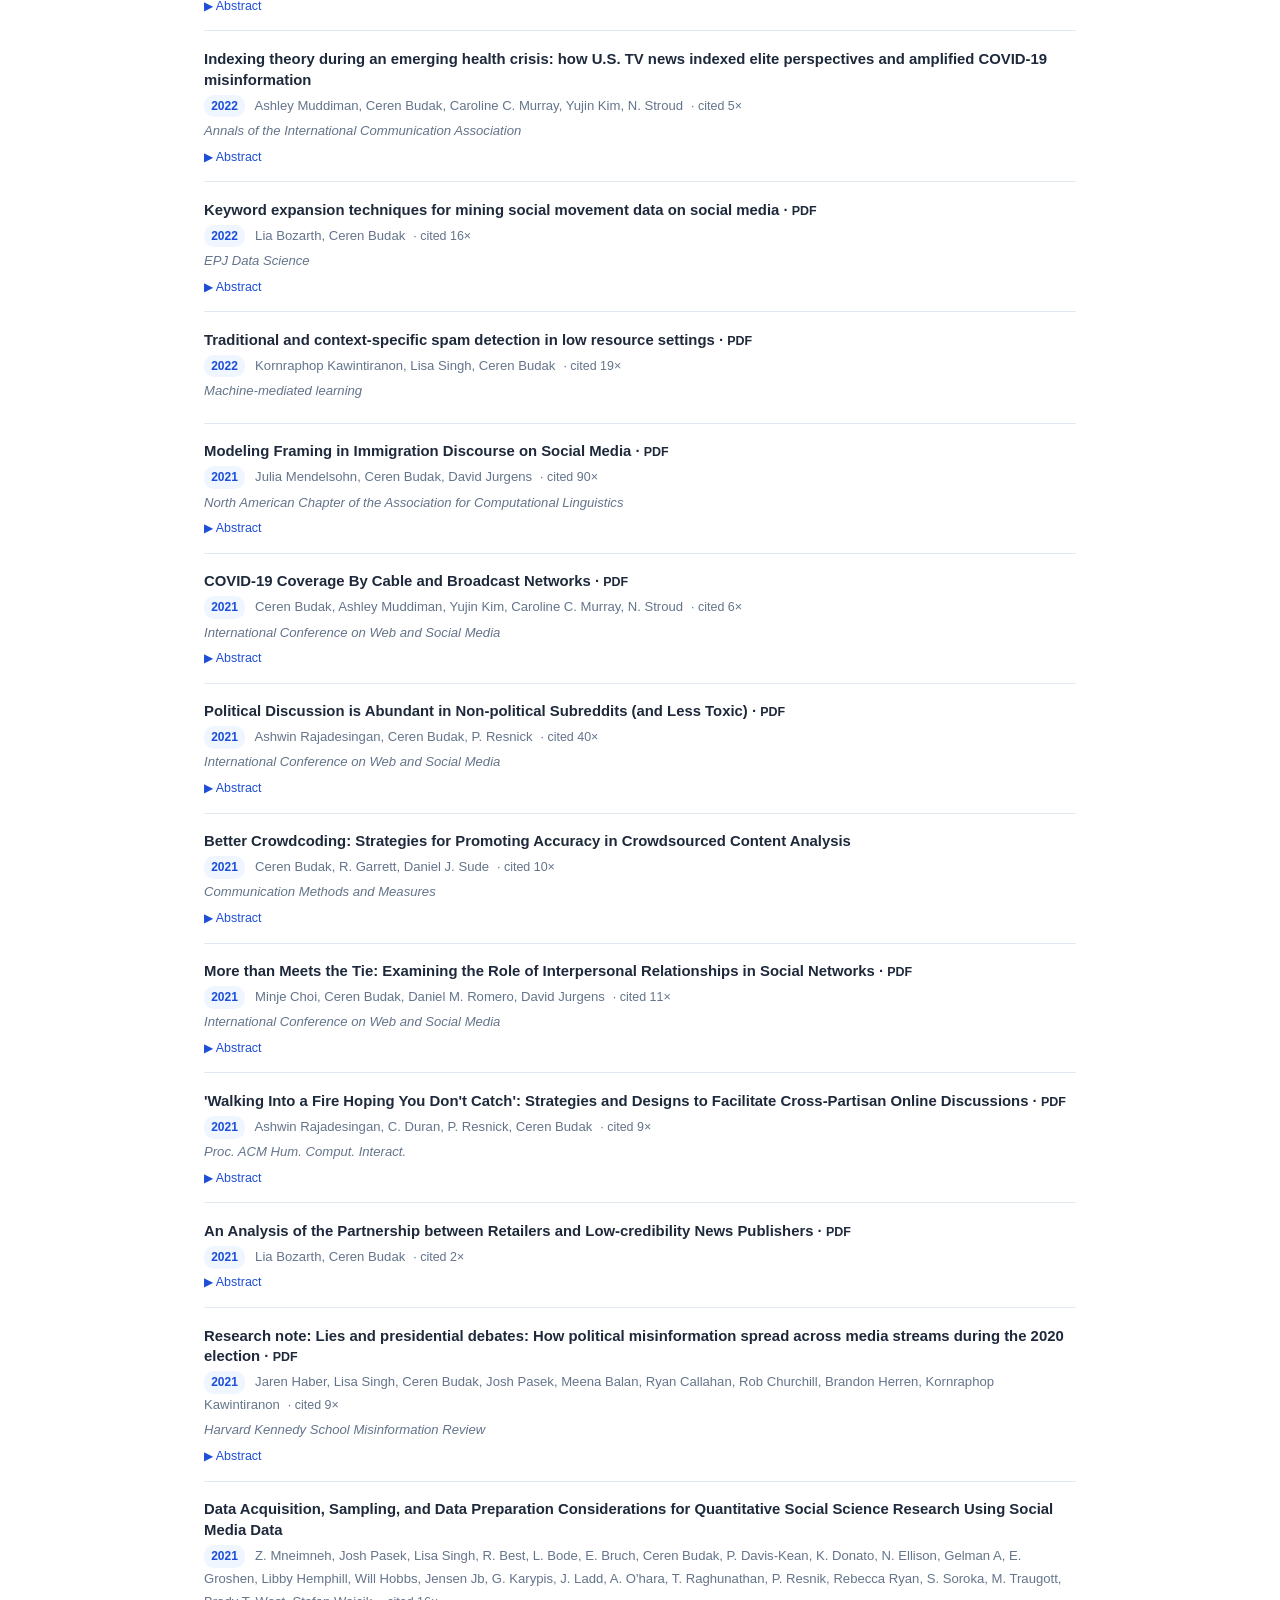
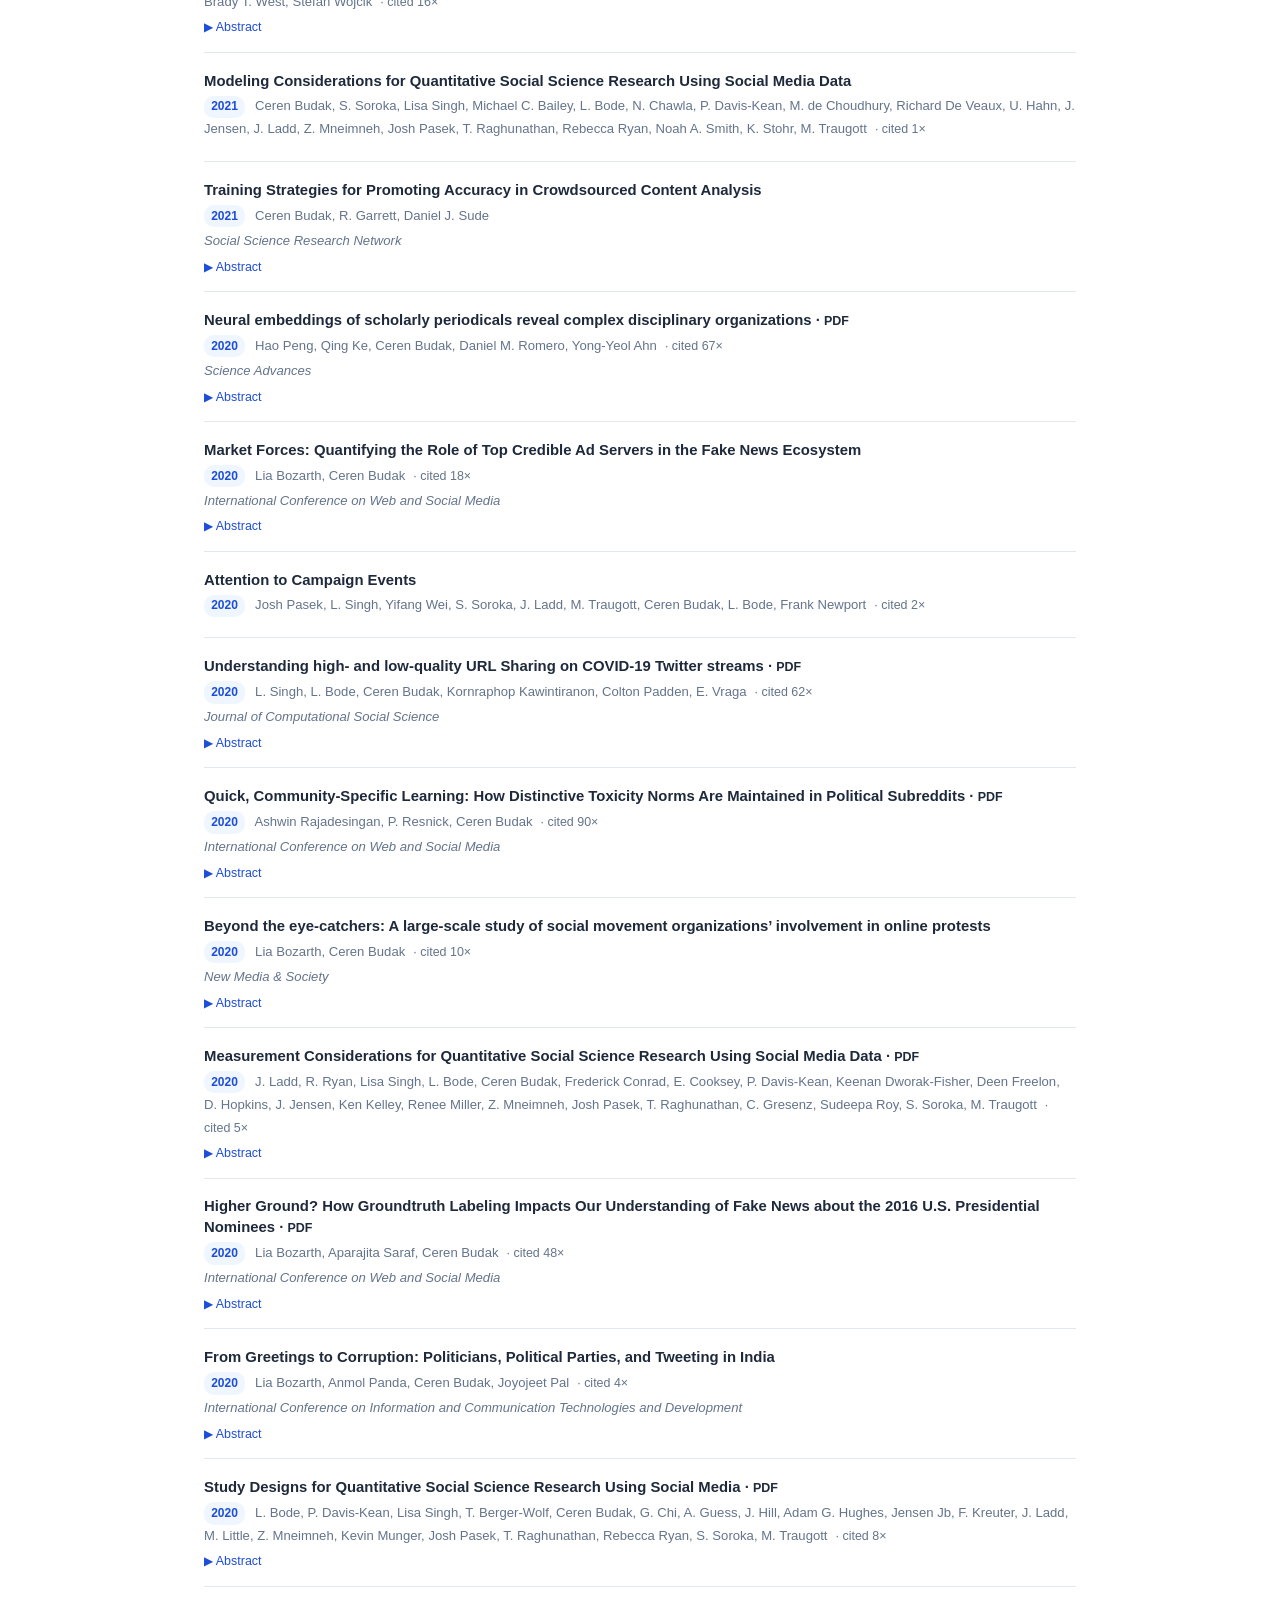
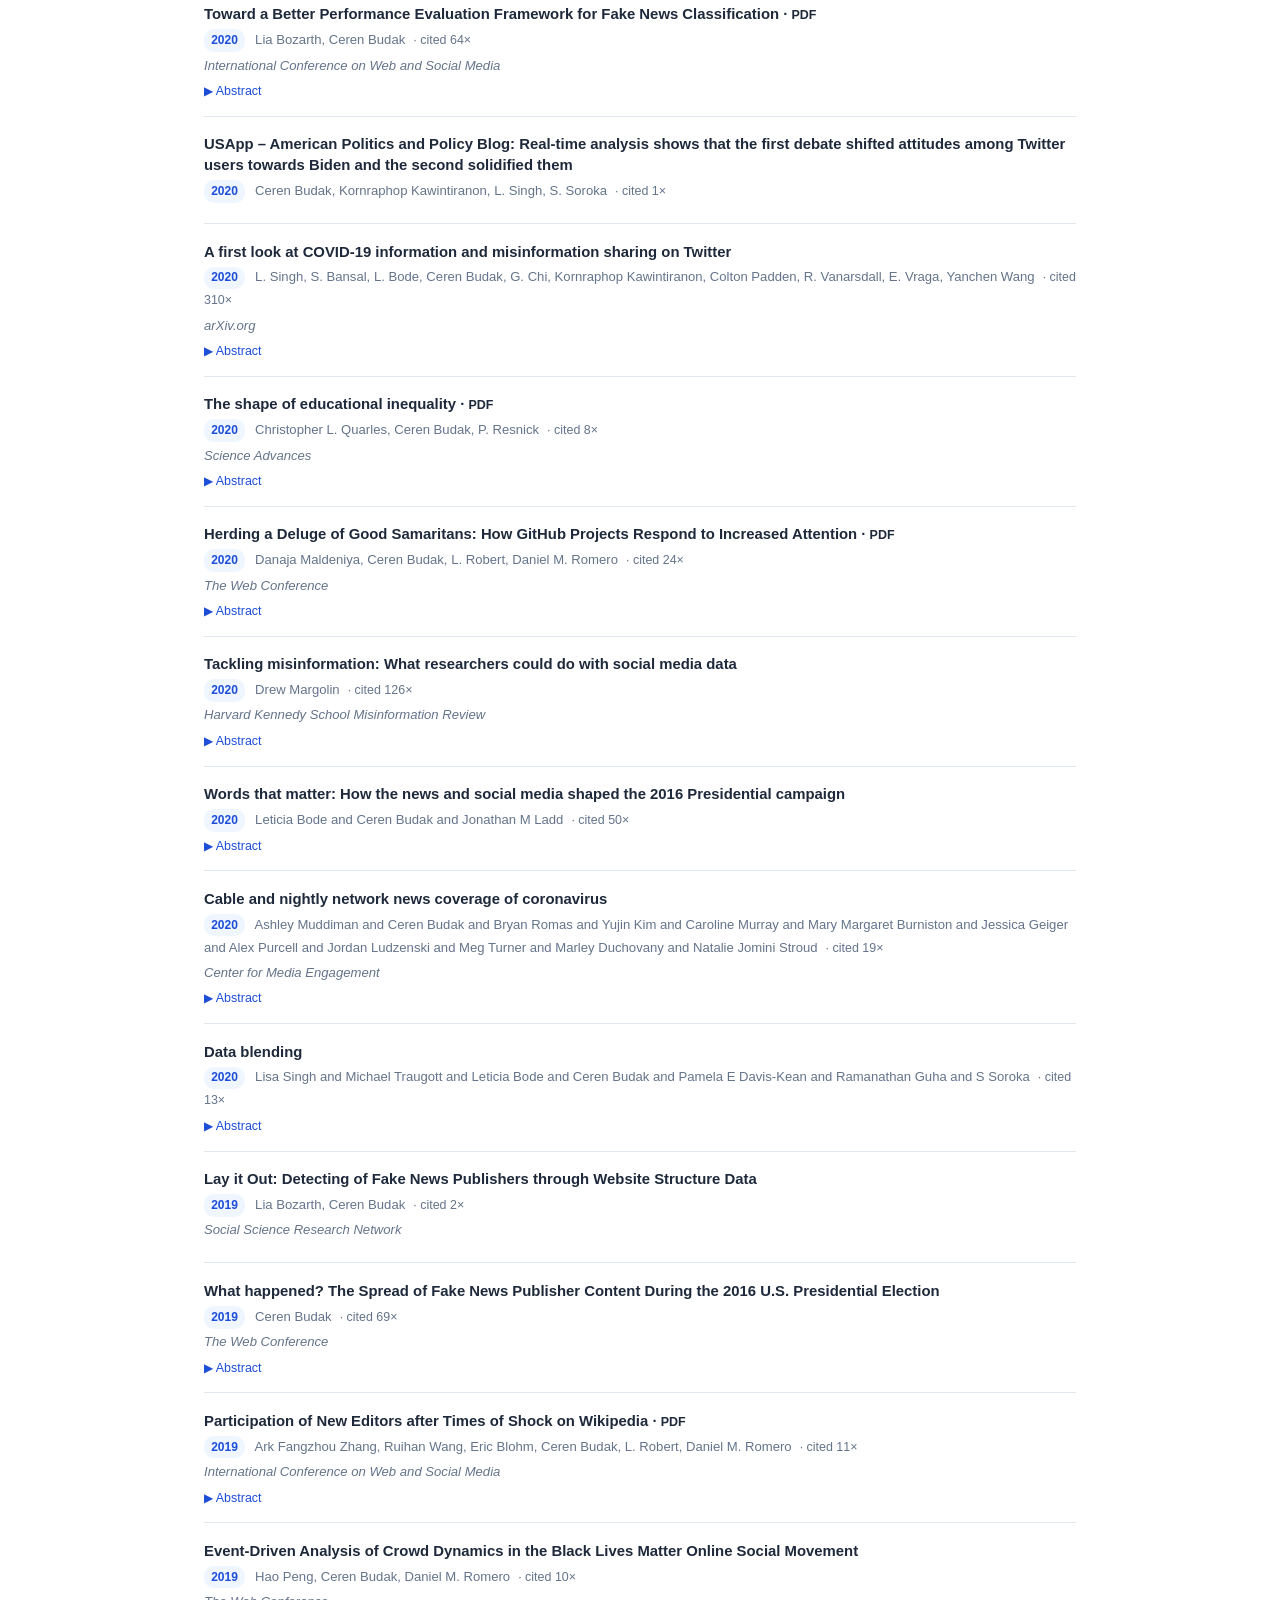
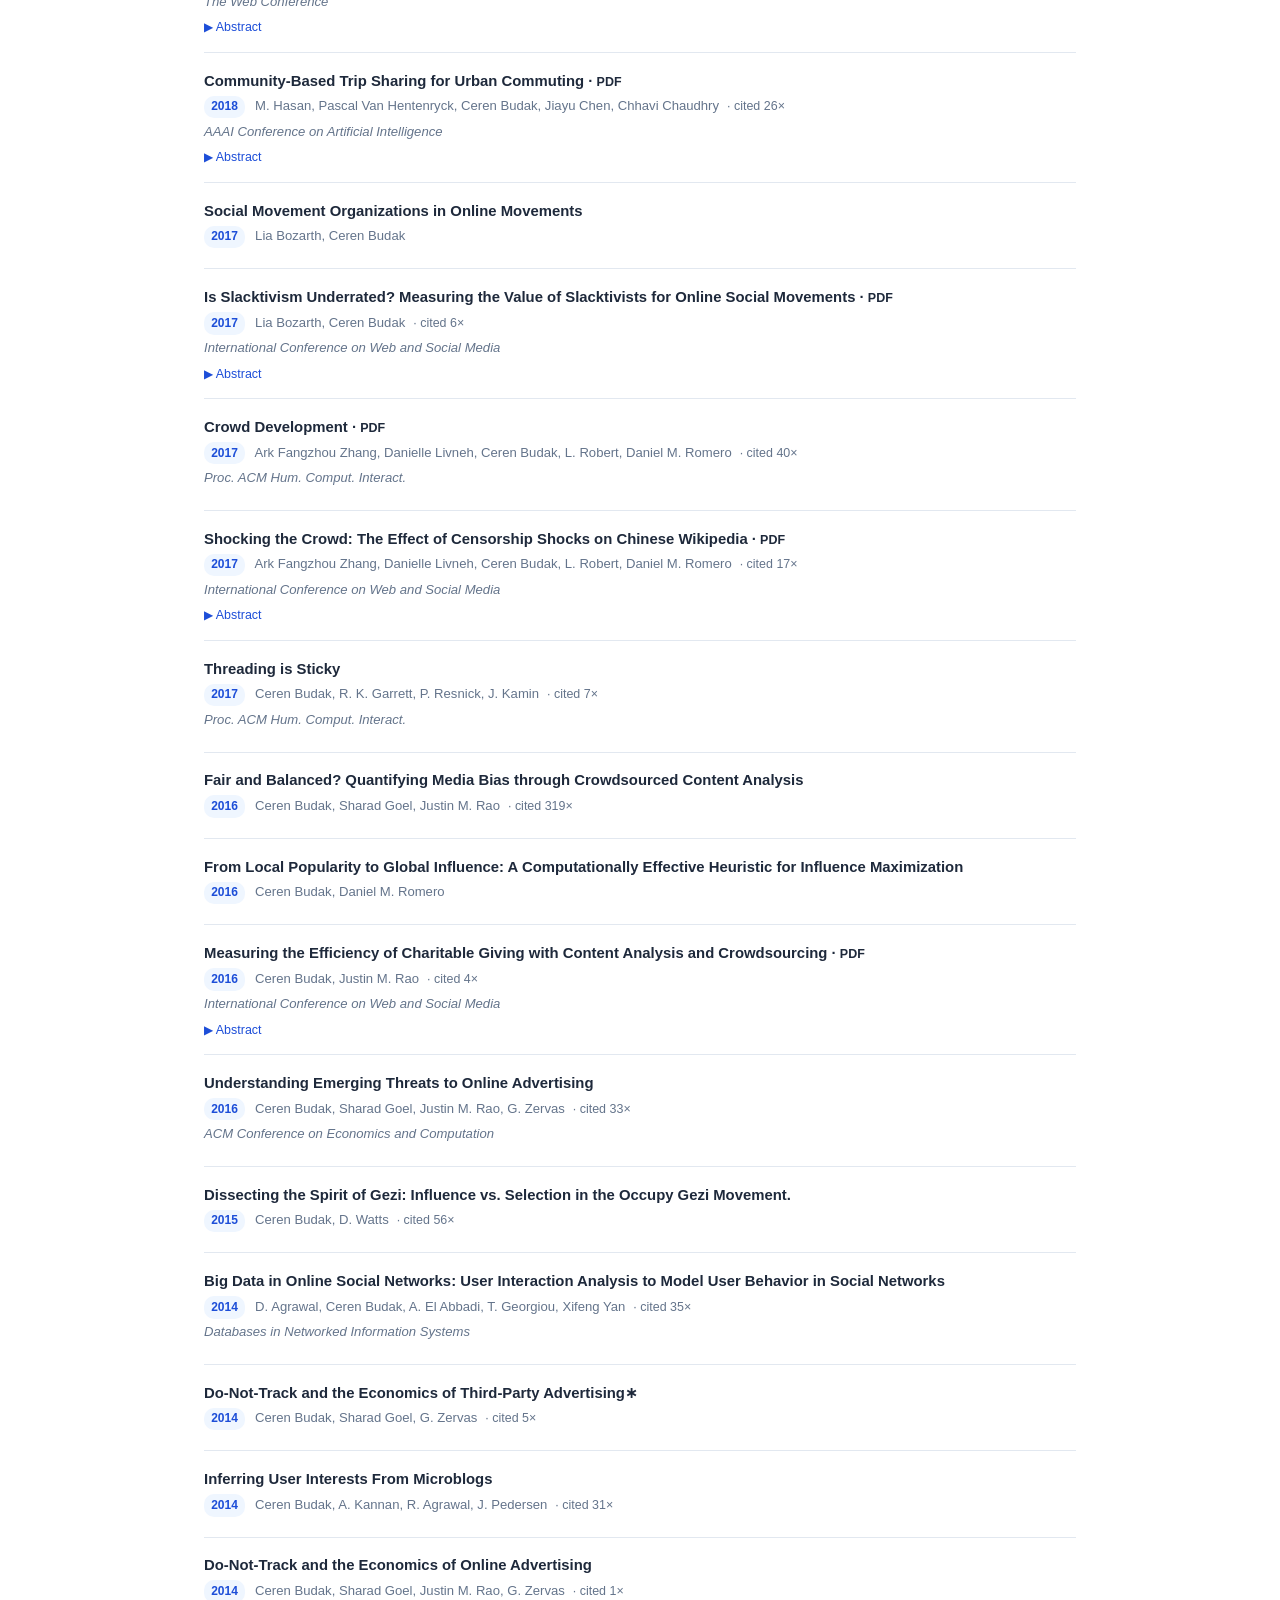
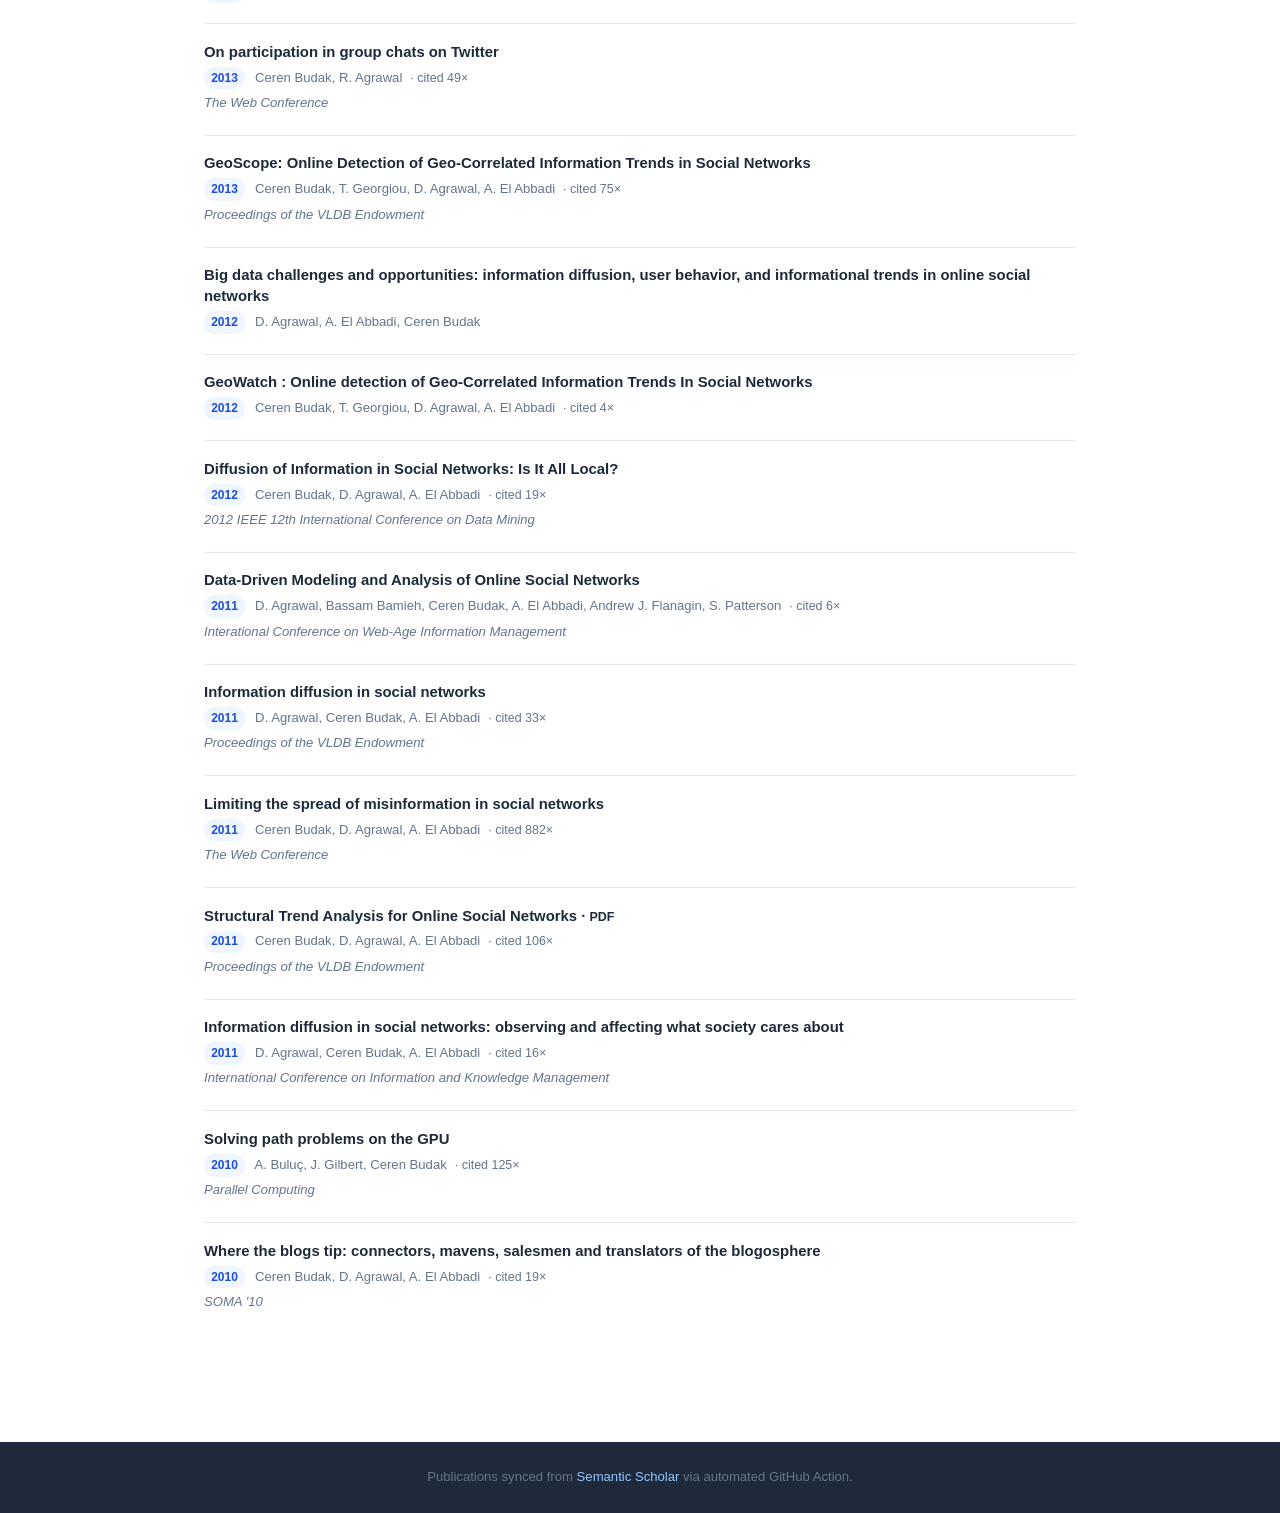
==== commit df5eddfa: "fix: remove mis-attributed papers, add blocklist, update publications source credit" ====
--- a/publications.html
+++ b/publications.html
@@ -25,8 +25,10 @@
   <h1 class="page-title">Publications</h1>
   <p class="page-subtitle">
     Automatically synced from
-    <a href="https://scholar.google.com/citations?user=wIhJS60AAAAJ" target="_blank" rel="noopener">Google Scholar</a>
-    · updated every two weeks.
+    <a href="https://www.semanticscholar.org/author/Ceren-Budak/1759771" target="_blank" rel="noopener">Semantic Scholar</a>
+    · updated every two weeks. Semantic Scholar does not index all publications —
+    for a complete list see
+    <a href="https://scholar.google.com/citations?user=wIhJS60AAAAJ" target="_blank" rel="noopener">Google Scholar</a>.
   </p>
 
   <!-- ── BOOK ─────────────────────────────────────── -->
@@ -87,7 +89,7 @@
 
 <footer>
   <p>
-    Publications synced from <a href="https://scholar.google.com/citations?user=wIhJS60AAAAJ" target="_blank" rel="noopener">Google Scholar</a>
+    Publications synced from <a href="https://www.semanticscholar.org/author/Ceren-Budak/1759771" target="_blank" rel="noopener">Semantic Scholar</a>
     via automated GitHub Action.
   </p>
 </footer>
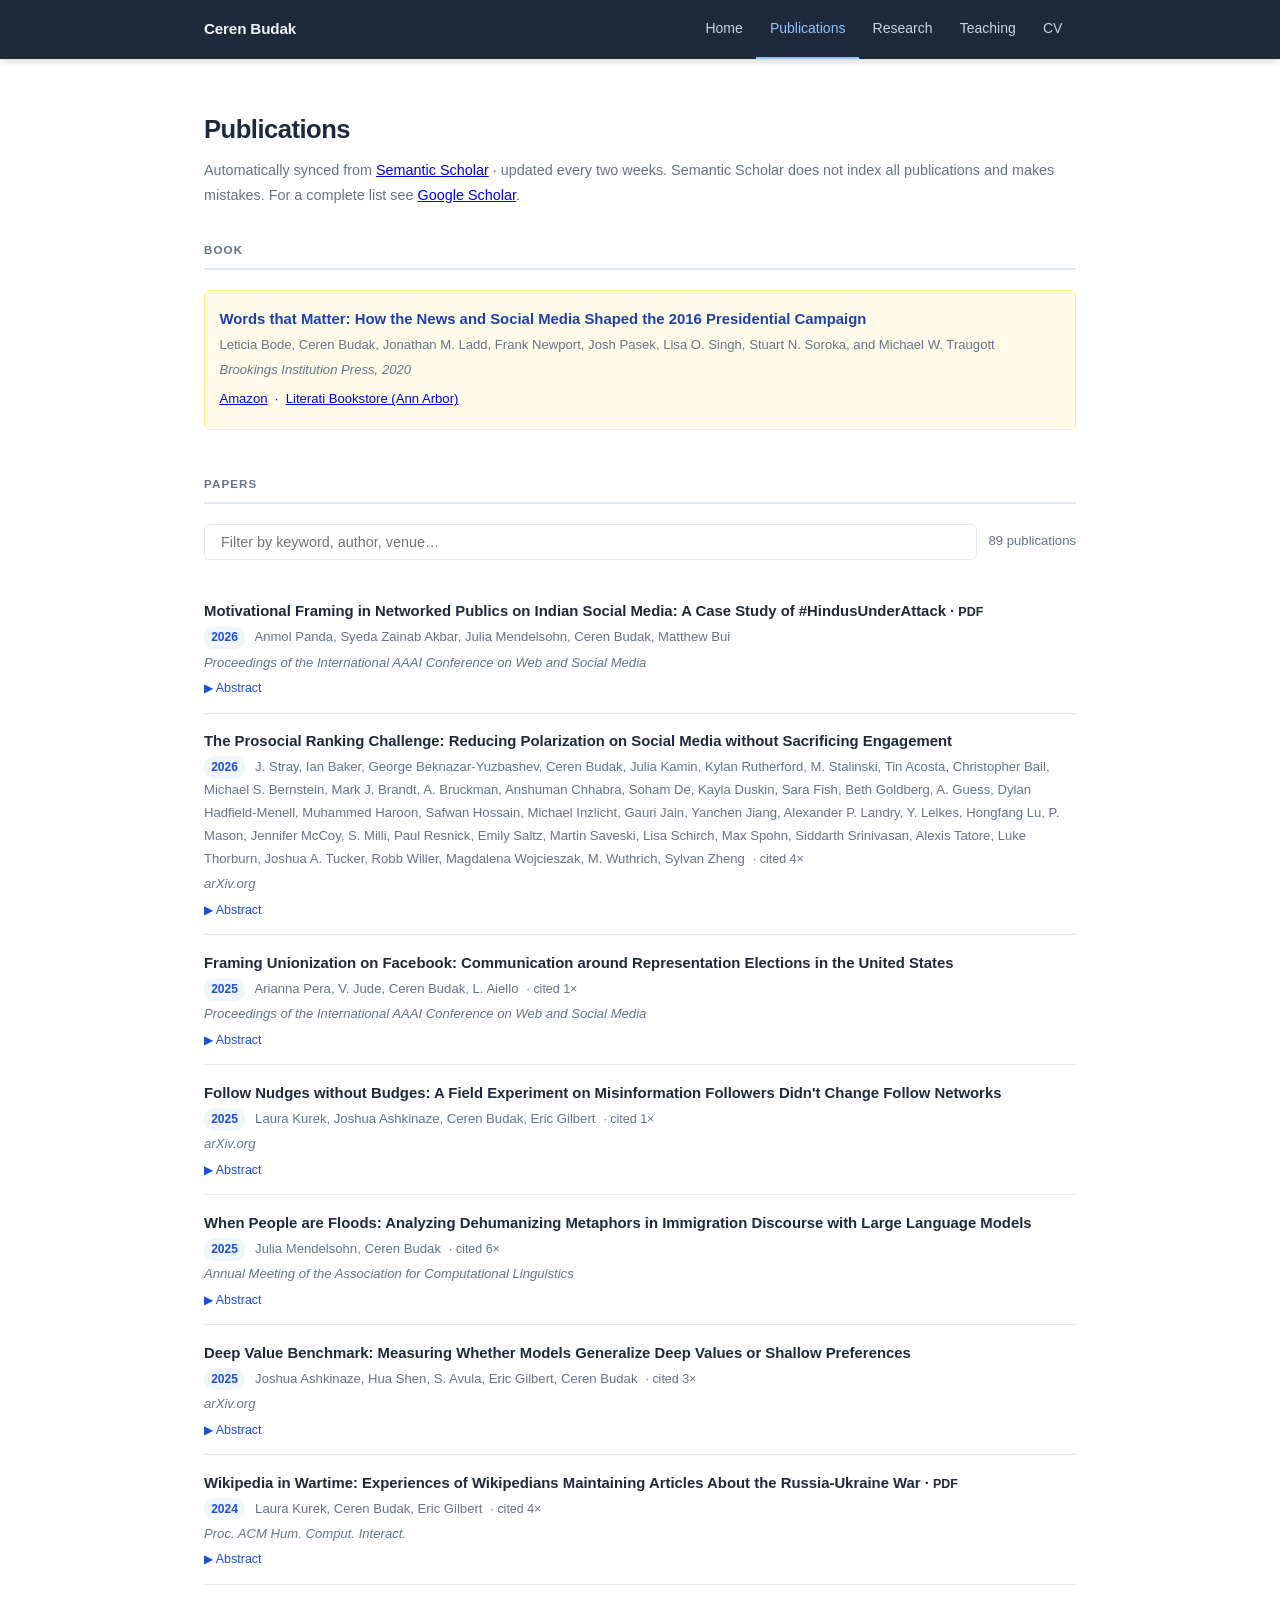
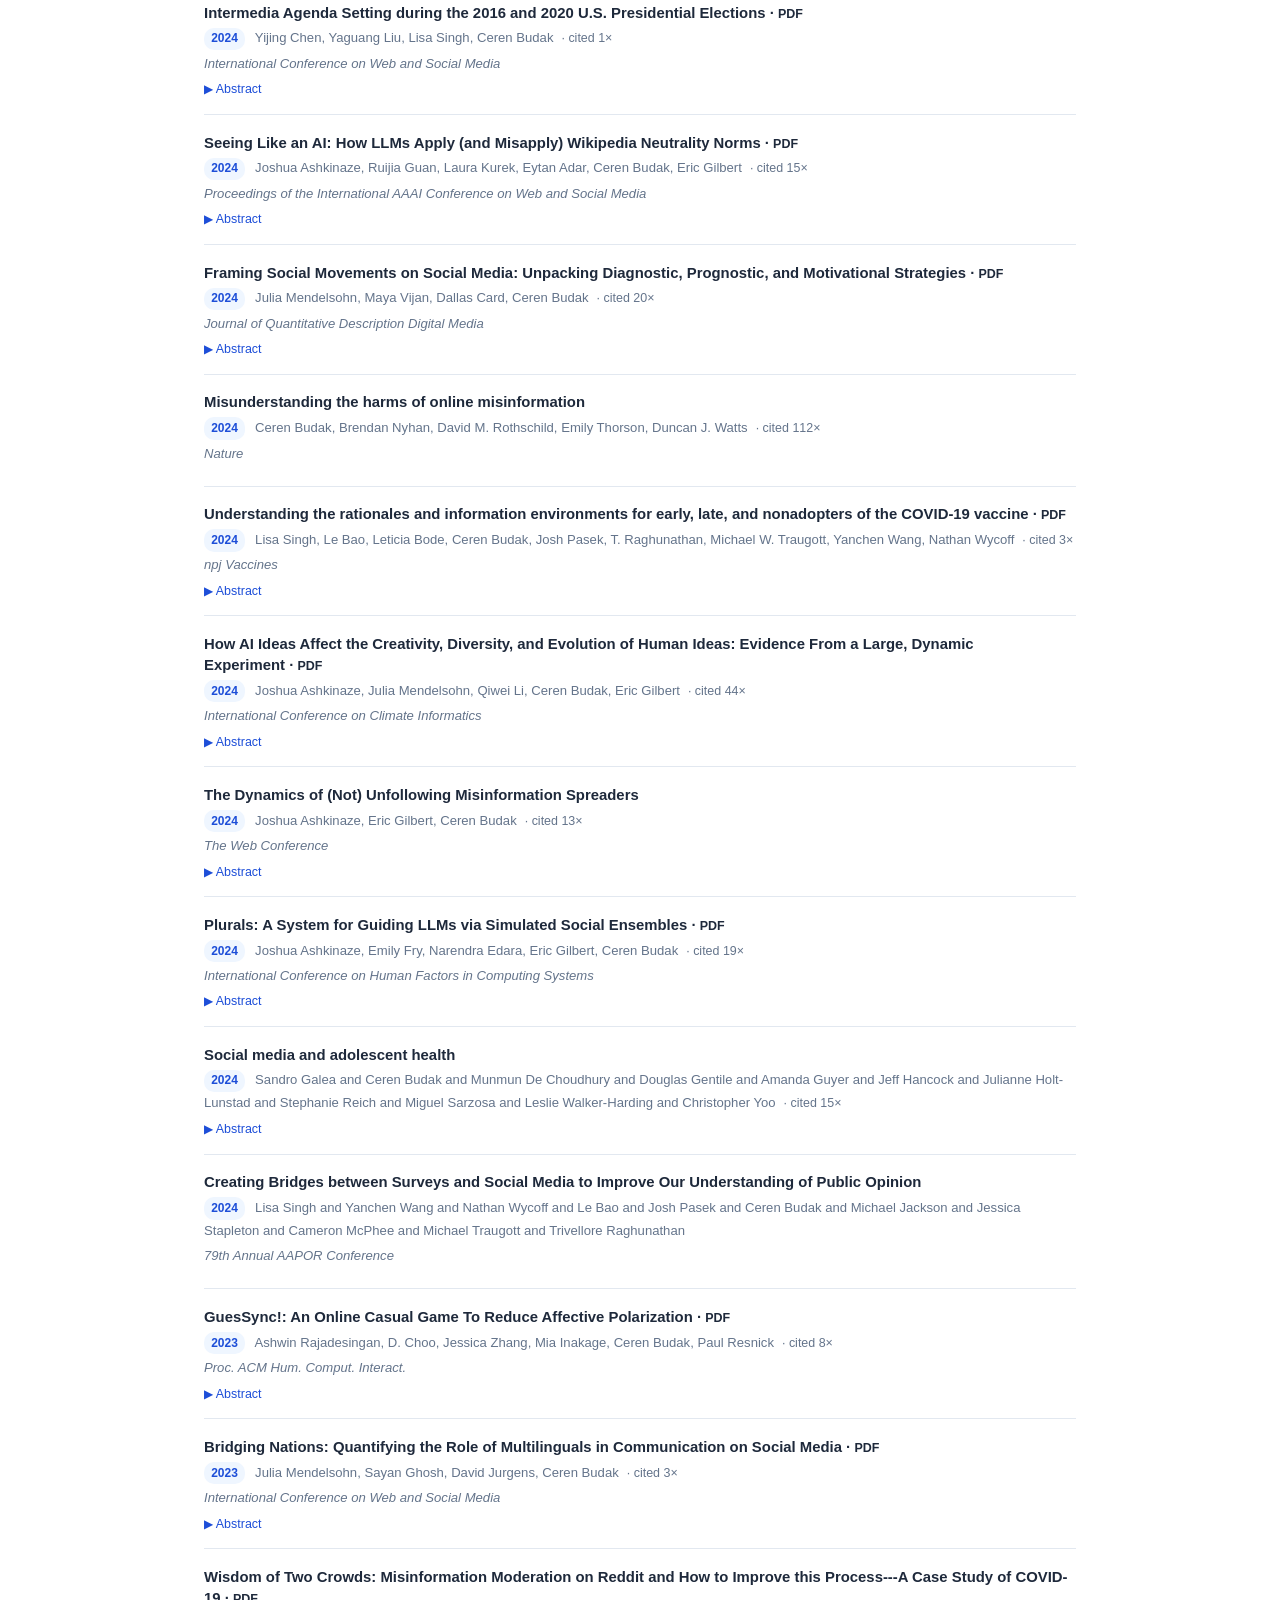
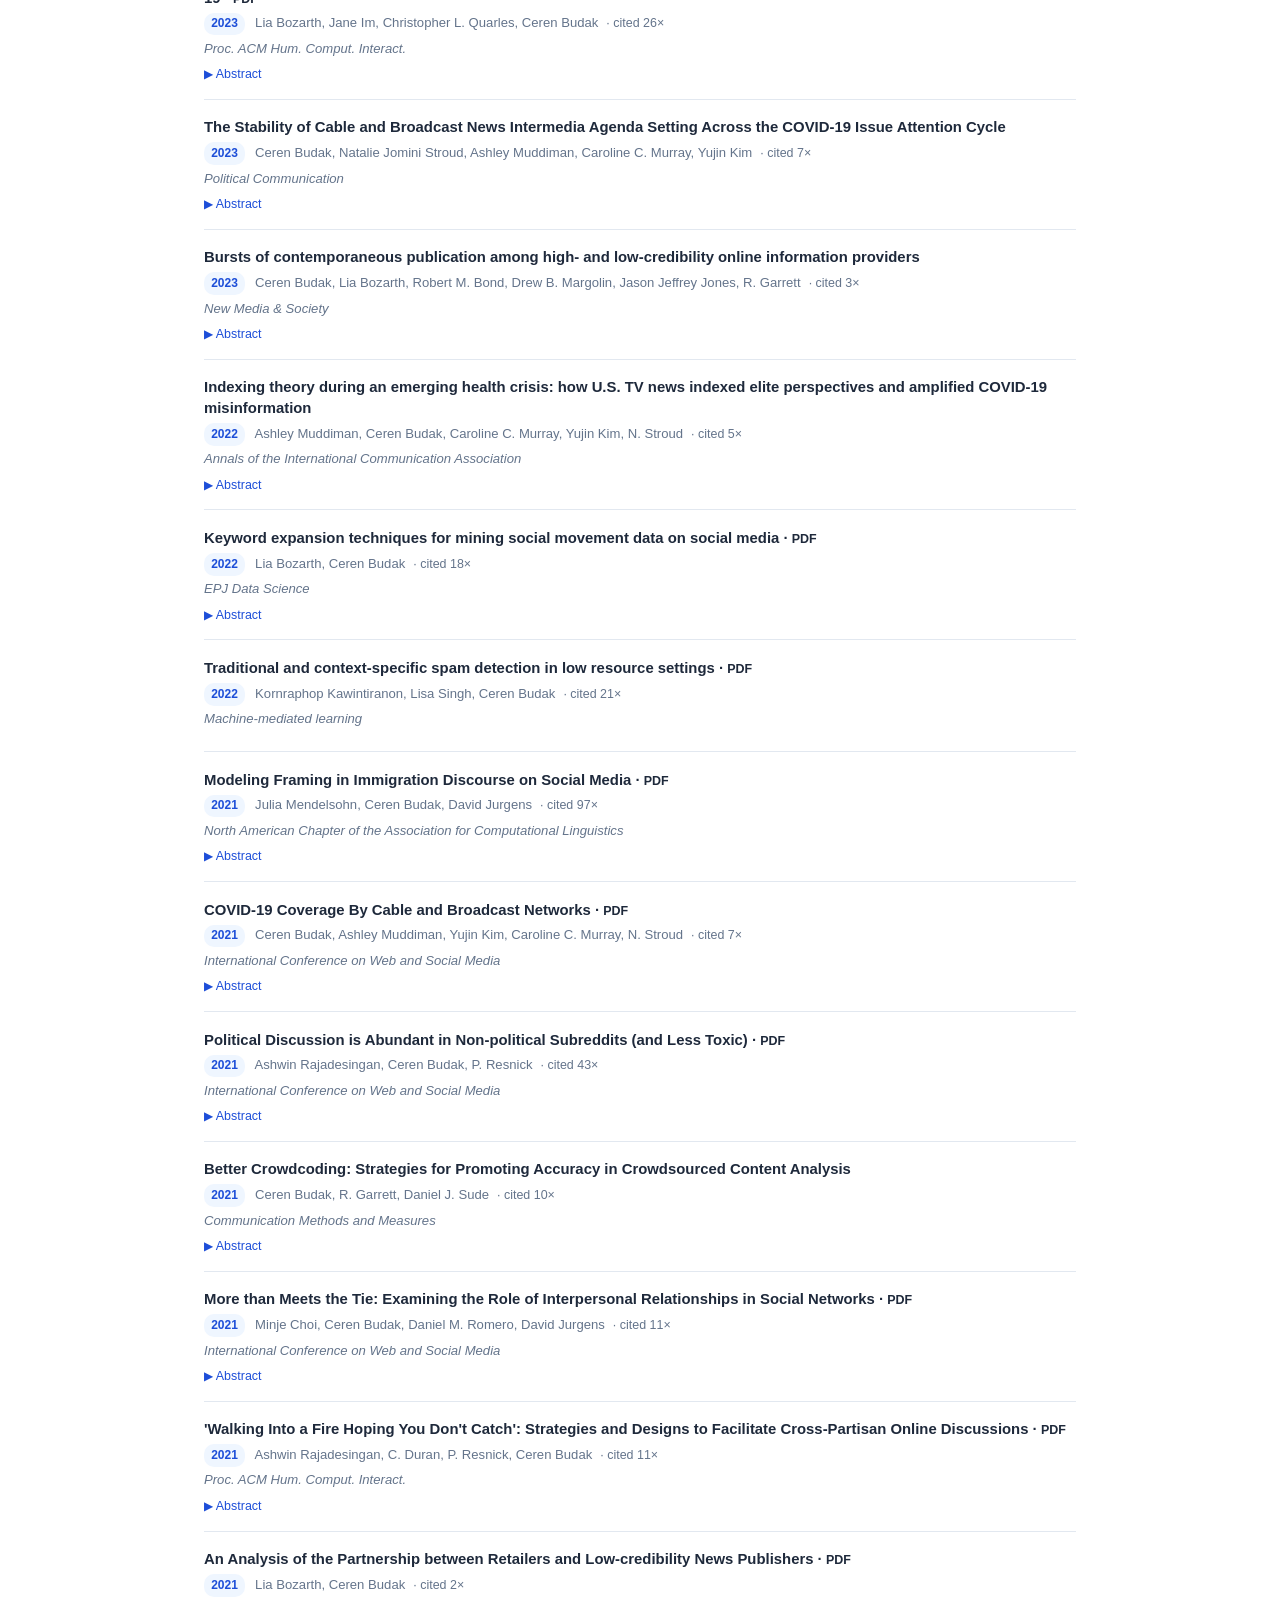
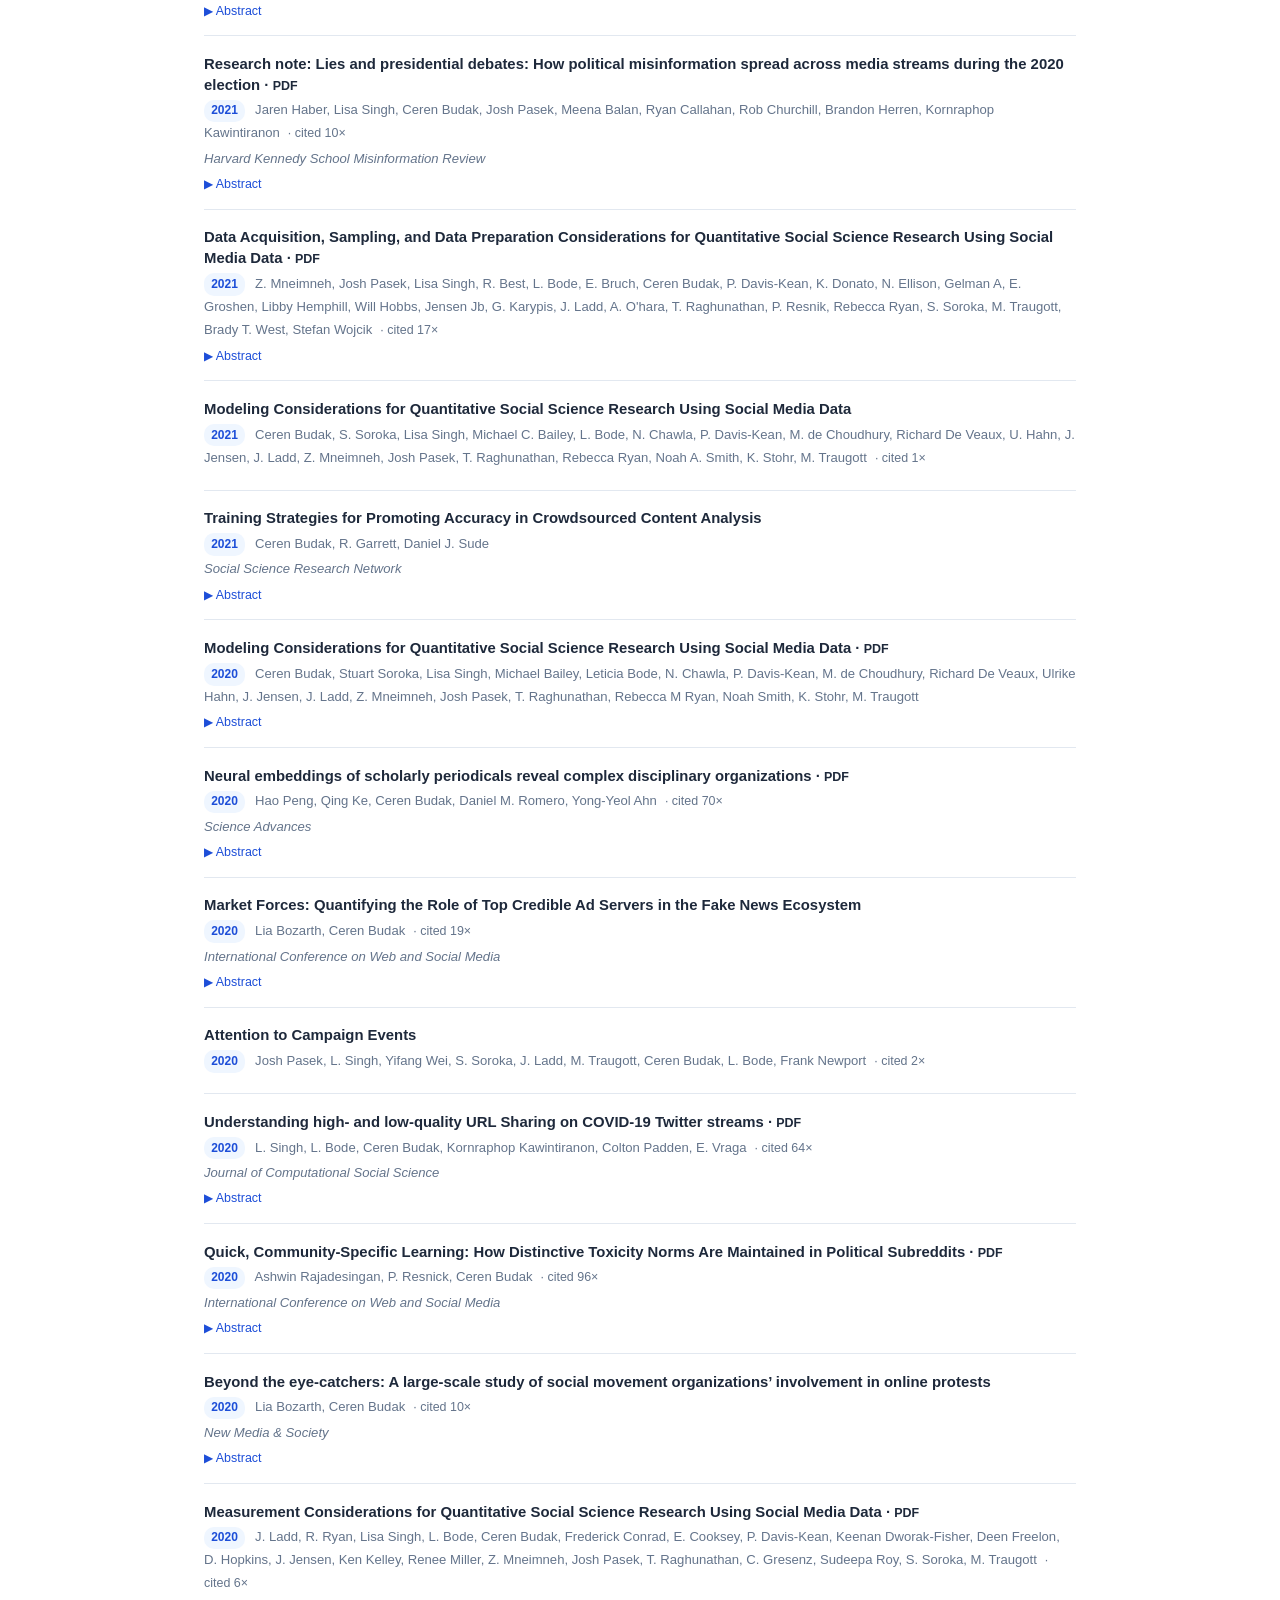
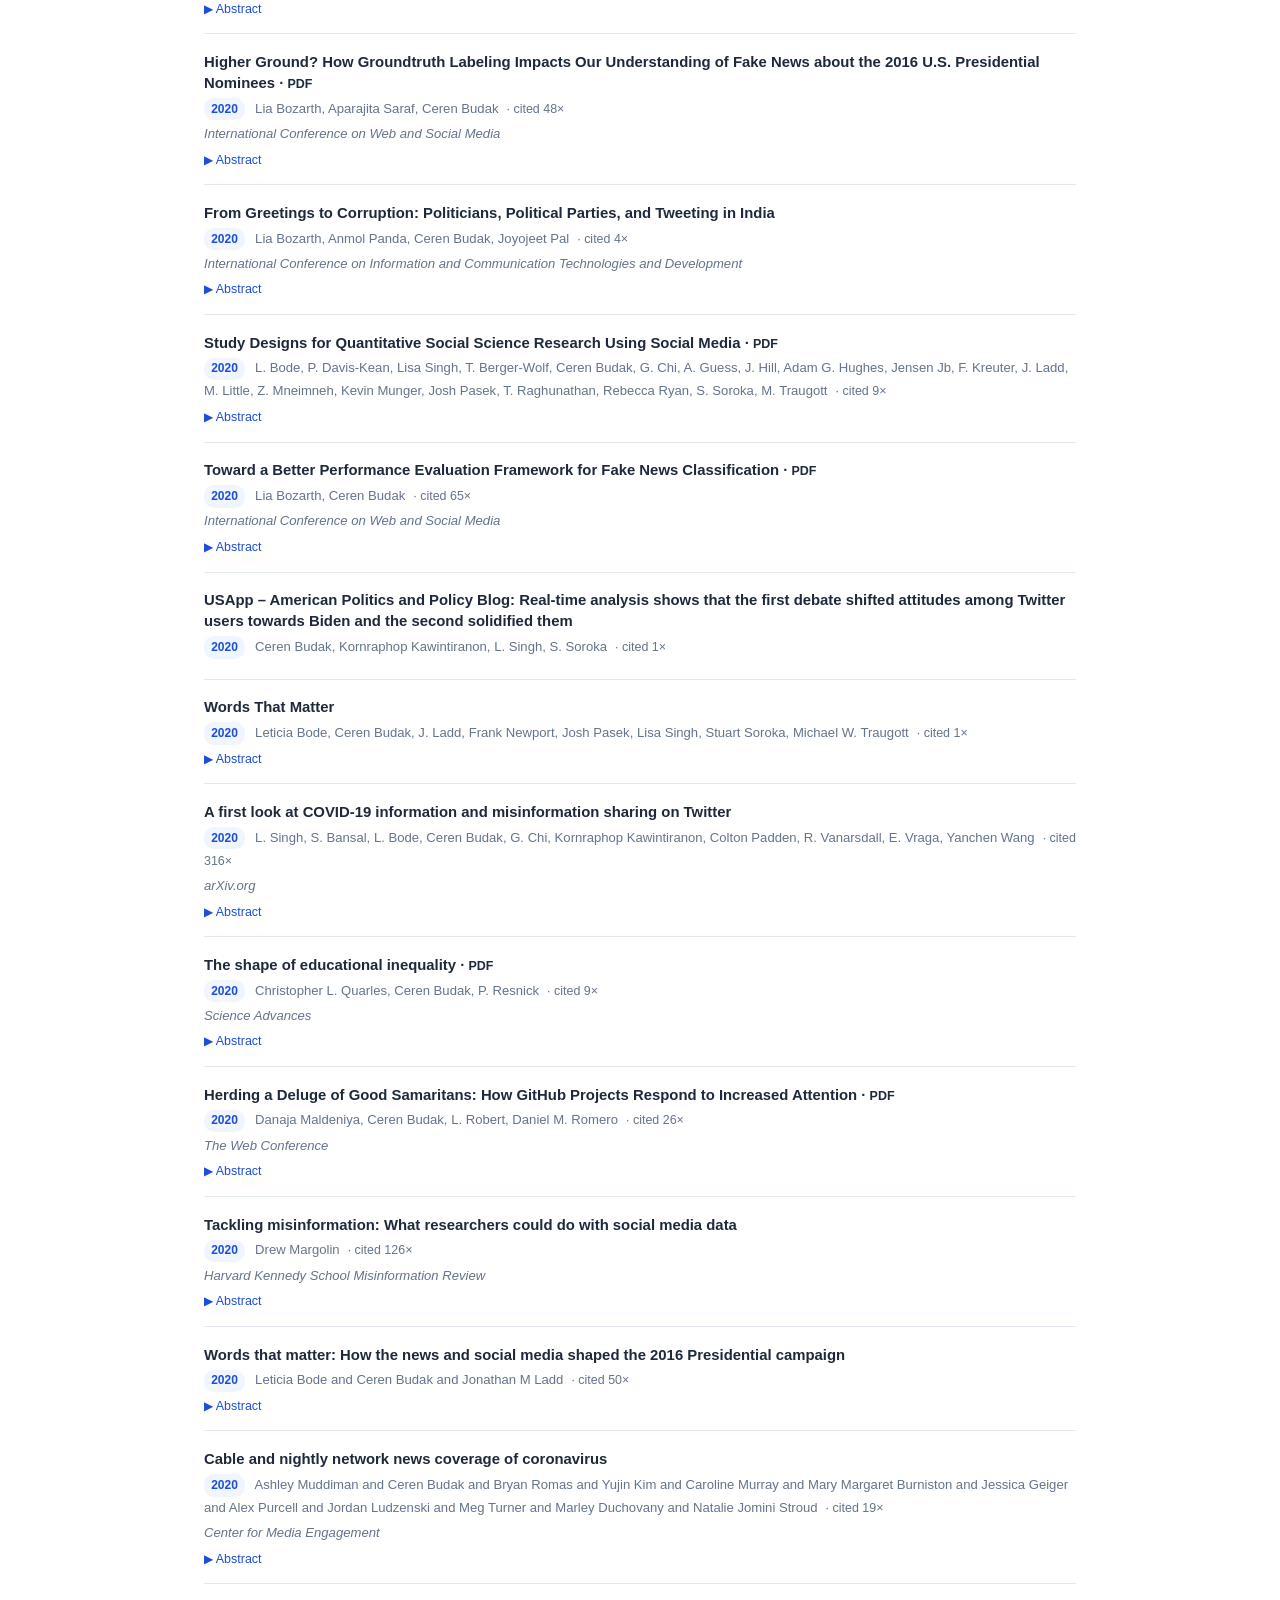
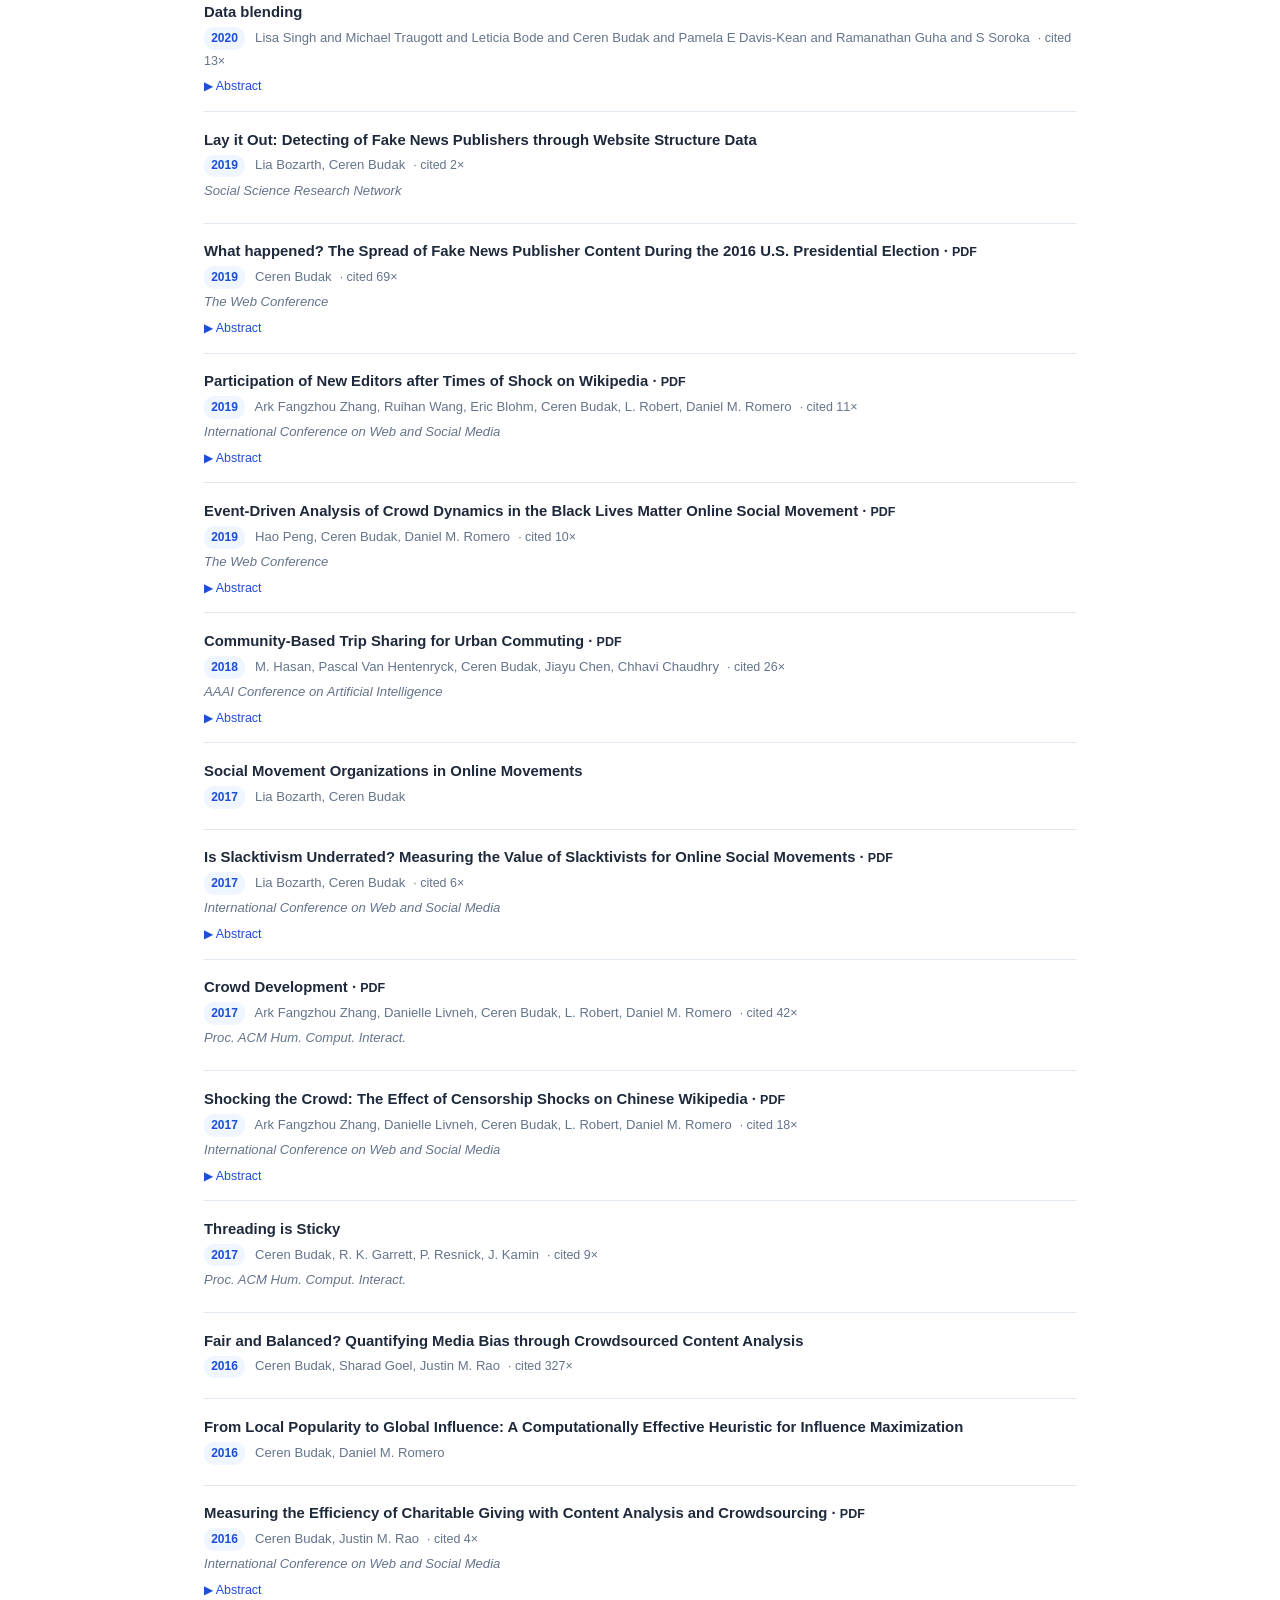
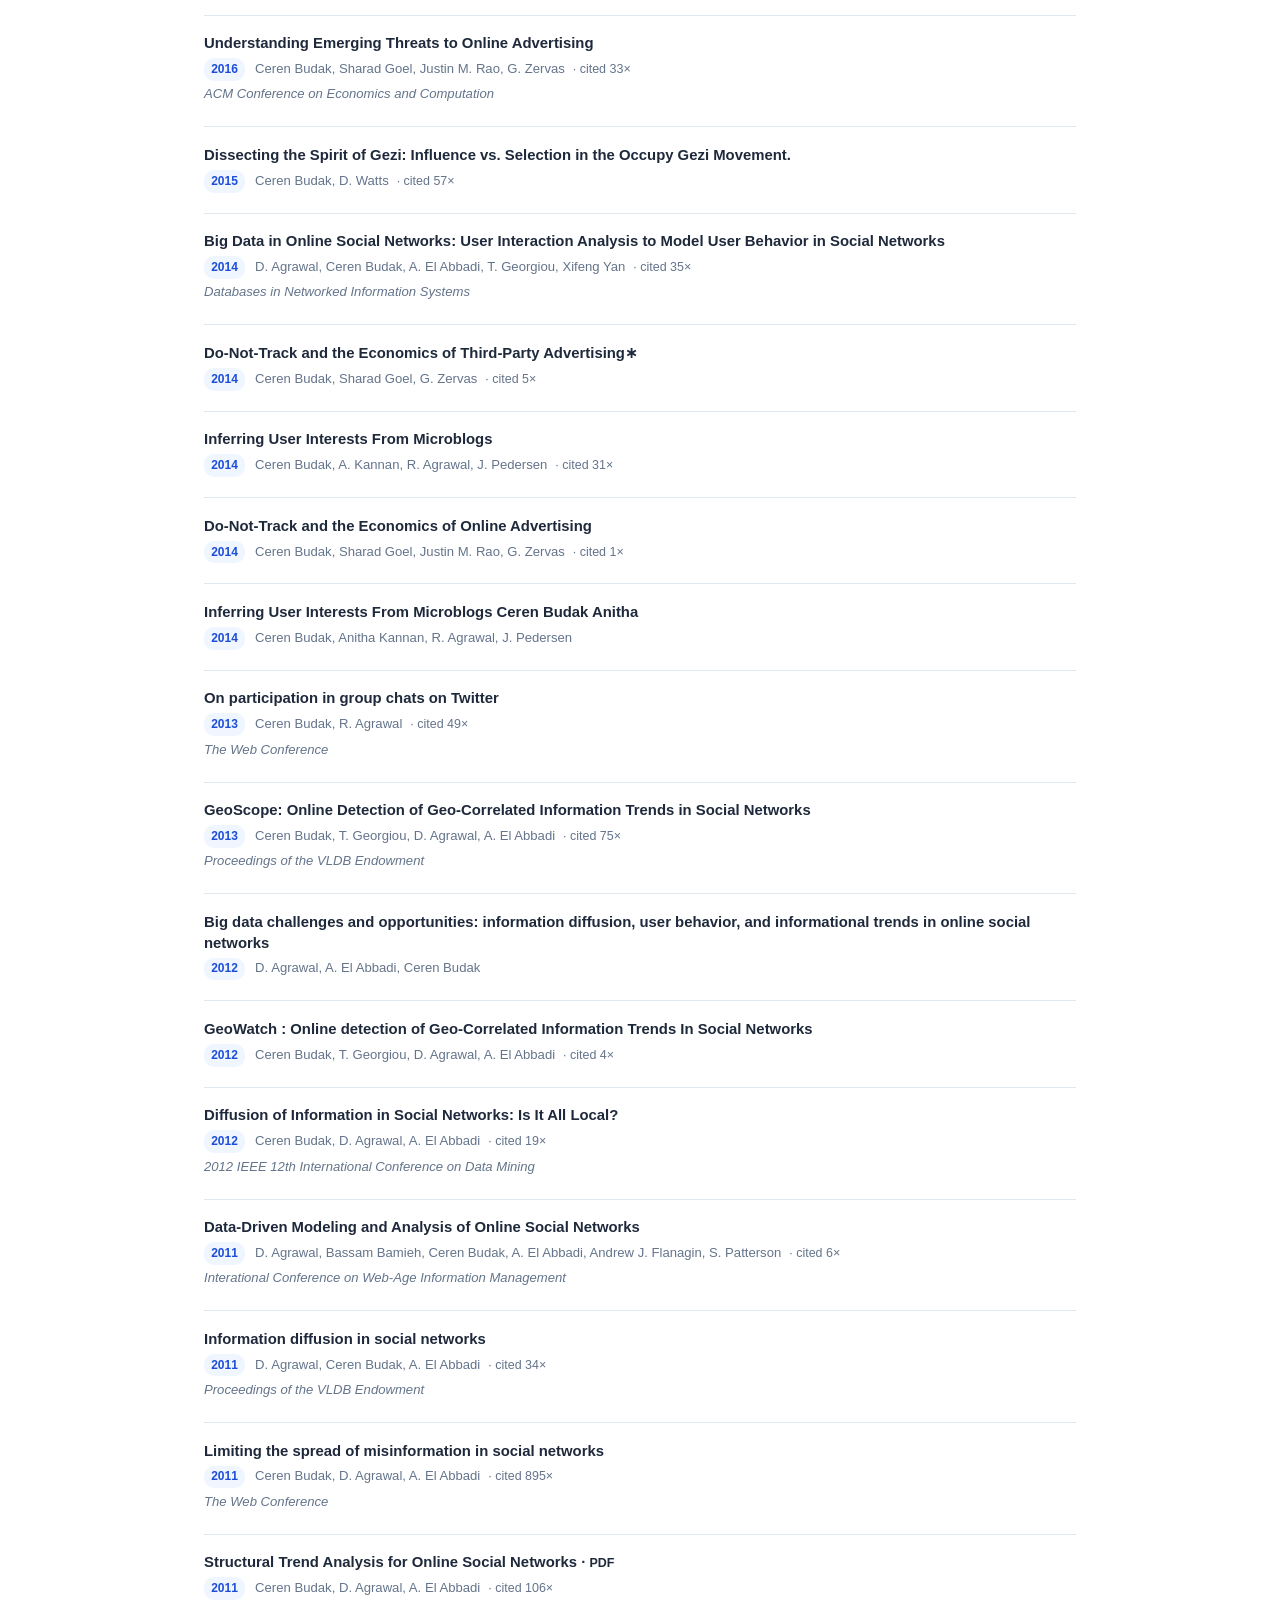
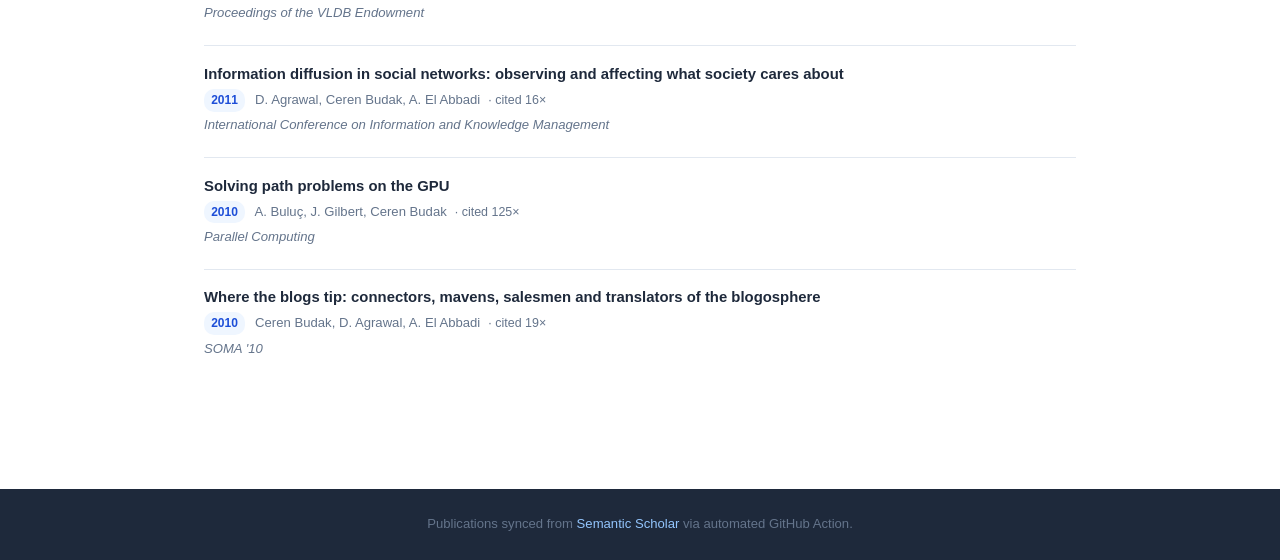
==== commit 12a833d4: "Update publications.html" ====
--- a/publications.html
+++ b/publications.html
@@ -26,8 +26,7 @@
   <p class="page-subtitle">
     Automatically synced from
     <a href="https://www.semanticscholar.org/author/Ceren-Budak/1759771" target="_blank" rel="noopener">Semantic Scholar</a>
-    · updated every two weeks. Semantic Scholar does not index all publications —
-    for a complete list see
+    · updated every two weeks. Semantic Scholar does not index all publications and makes mistakes. For a complete list see
     <a href="https://scholar.google.com/citations?user=wIhJS60AAAAJ" target="_blank" rel="noopener">Google Scholar</a>.
   </p>
 
